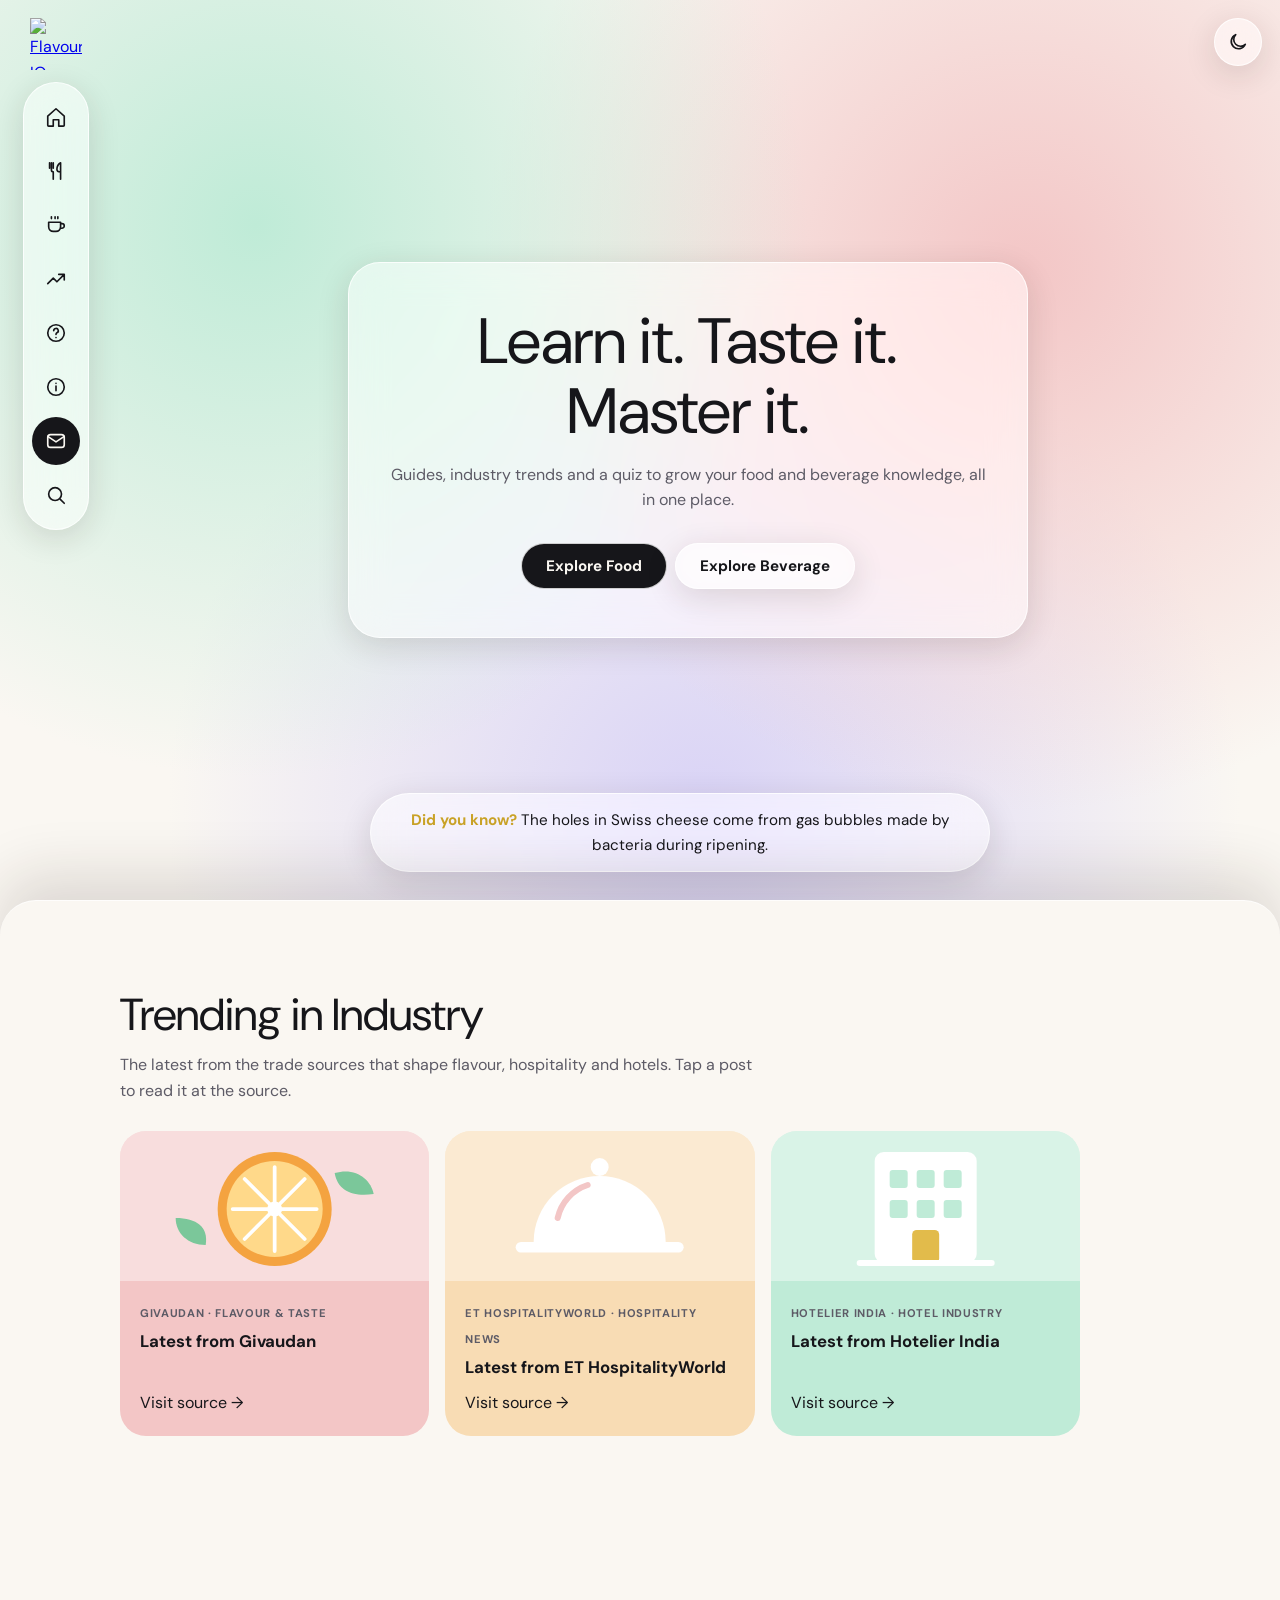
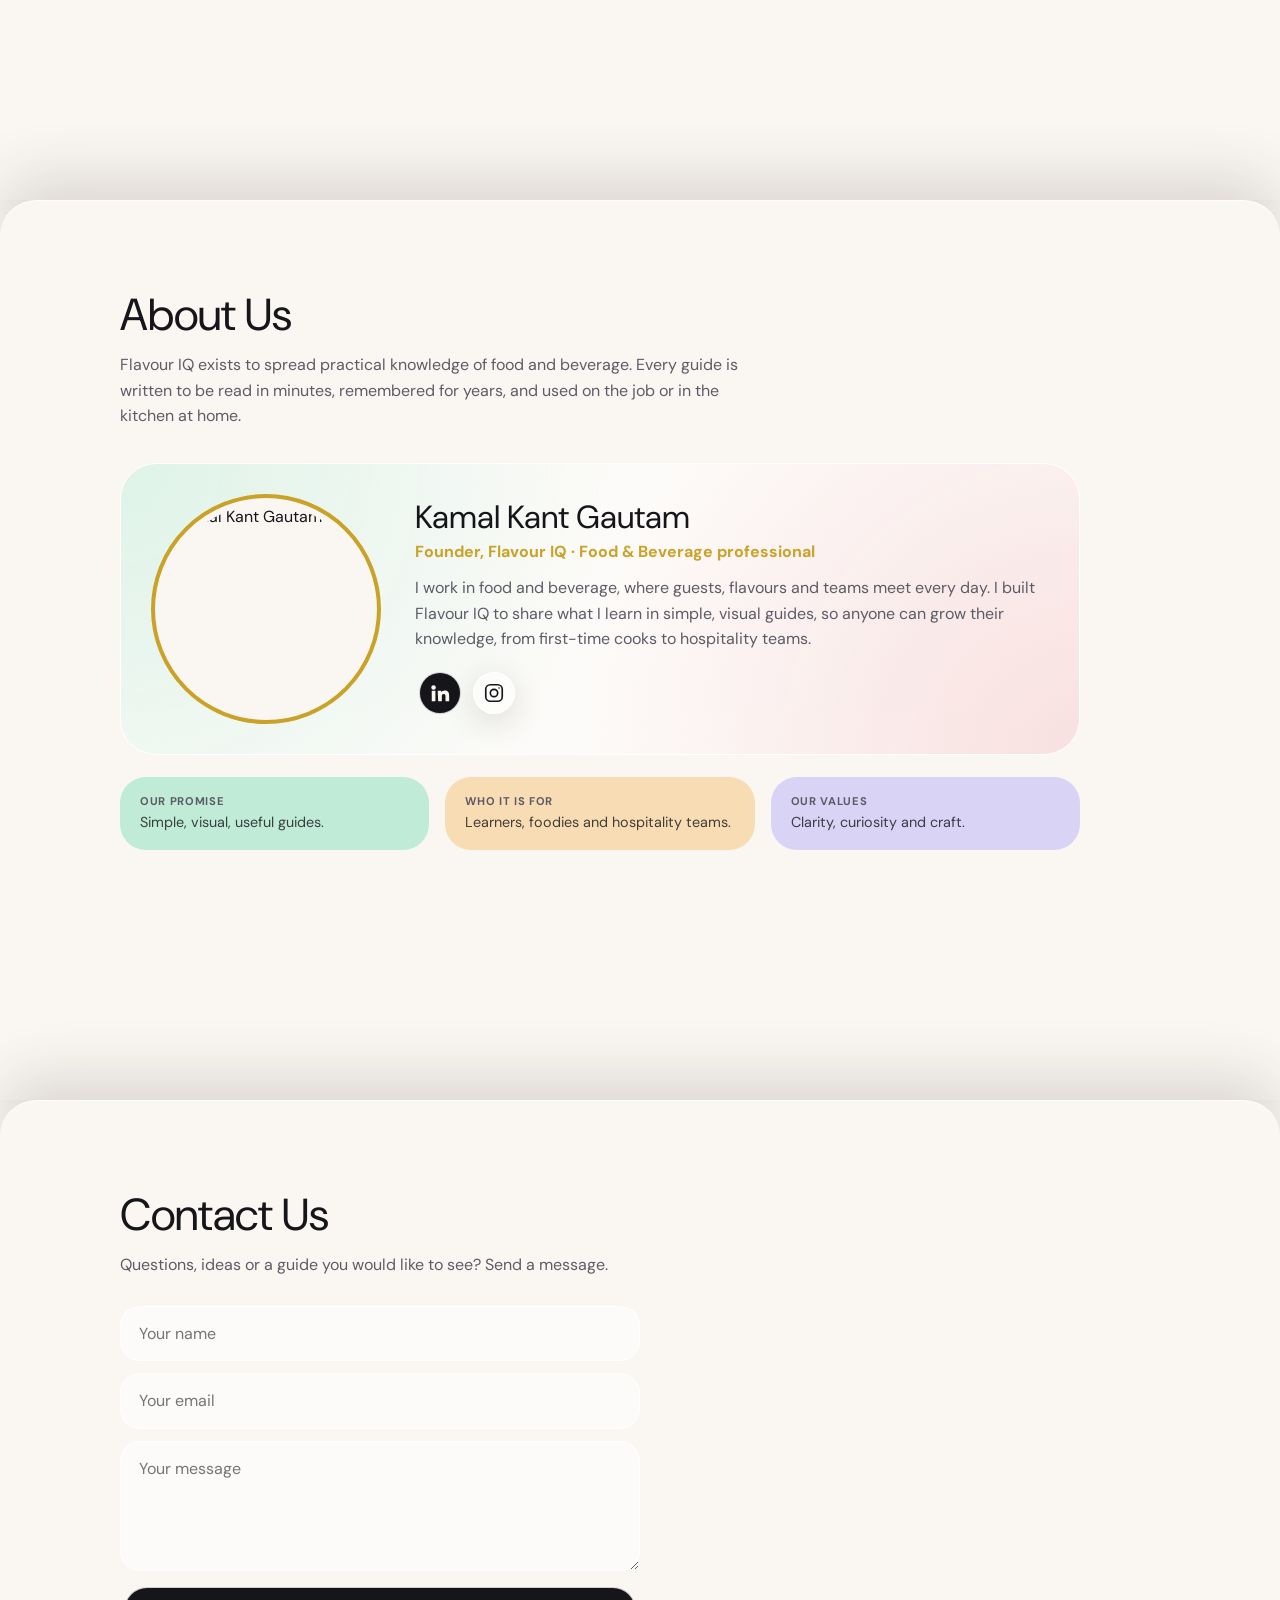
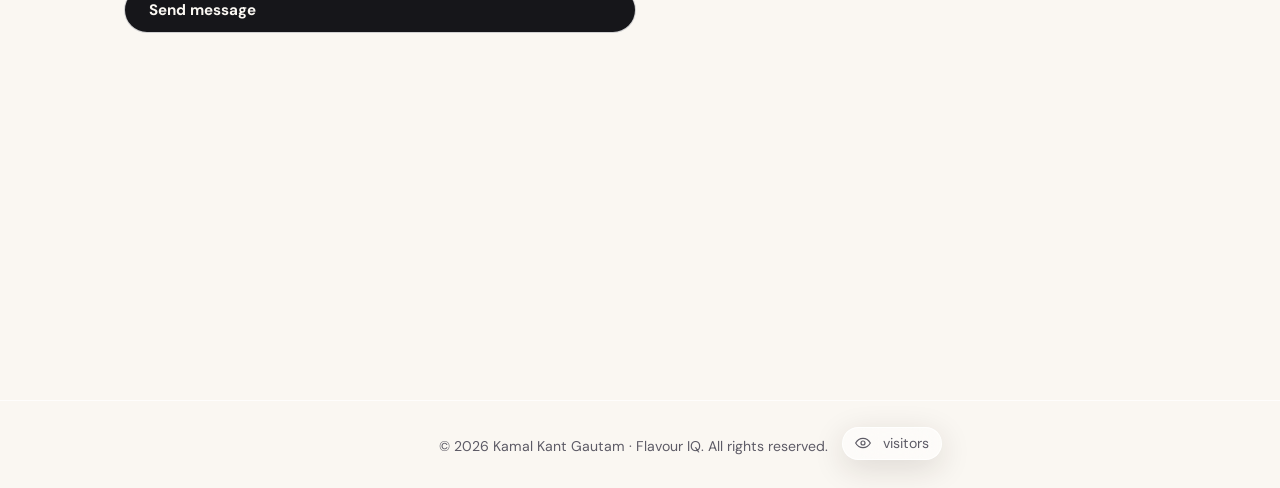
==== index.html @ 3109acb4 "Add files via upload" ====
<!DOCTYPE html>
<html lang="en"><head>
<meta charset="utf-8"><meta name="viewport" content="width=device-width, initial-scale=1, viewport-fit=cover">
<title>Flavour IQ · Learn it. Taste it. Master it.</title>
<meta name="description" content="Flavour IQ: guides, trends and a quiz to learn food and beverage knowledge.">
<link rel="icon" href="assets/favicon.png"><link rel="apple-touch-icon" href="assets/apple-touch-icon.png">
<link href="https://fonts.googleapis.com/css2?family=DM+Sans:wght@400;500;700&display=swap" rel="stylesheet">
<style>
@font-face{font-family:Bosch;src:url(assets/bosch.otf) format("opentype");font-display:swap}
:root{--bg:#faf7f2;--sur:#faf7f2;--ink:#16161a;--mut:#5d5b66;--glass:rgba(255,255,255,.55);--edge:rgba(255,255,255,.8);--shadow:rgba(40,30,20,.14);--ddbg:rgba(255,255,255,.94);--dot:rgba(22,22,26,.1);--ovbg:rgba(250,247,242,.4);--gold:#c9a227;--rose:#f3c6c6;--peach:#f8dcb4;--lav:#d9d3f6;--mint:#bfebd7;
--hbg:radial-gradient(circle at 20% 25%,#bfebd7,transparent 45%),radial-gradient(circle at 80% 30%,#f3c6c6,transparent 45%),radial-gradient(circle at 55% 90%,#d9d3f6,transparent 50%),#faf7f2}
:root[data-theme=dark]{--bg:#131317;--sur:linear-gradient(180deg,#1d1d24,#131317 40%);--ink:#f4f1ea;--mut:#a9a6b3;--glass:rgba(255,255,255,.08);--edge:rgba(255,255,255,.16);--shadow:rgba(0,0,0,.55);--ddbg:rgba(30,30,38,.92);--dot:rgba(255,255,255,.12);--ovbg:rgba(10,10,14,.5);--gold:#e2bb4b;--rose:#f3c6c6;--peach:#f8dcb4;--lav:#d9d3f6;--mint:#bfebd7;
--hbg:linear-gradient(rgba(14,13,18,.62),rgba(14,13,18,.8)),url(assets/bg-night.jpg) center/cover,#131317}
*{box-sizing:border-box;margin:0}html{scroll-behavior:smooth}
body{font-family:"DM Sans",system-ui,sans-serif;background:var(--bg);color:var(--ink);transition:background .4s,color .4s;line-height:1.6}
h1,h2,h3,.bd{font-family:Bosch,"DM Sans",sans-serif;font-weight:400;line-height:1.1}
.glass{background:var(--glass);border:1px solid var(--edge);backdrop-filter:blur(18px) saturate(1.4);-webkit-backdrop-filter:blur(18px) saturate(1.4);box-shadow:0 8px 32px var(--shadow)}
.ic{width:22px;height:22px;fill:none;stroke:currentColor;stroke-width:1.8;stroke-linecap:round;stroke-linejoin:round}
#home{position:sticky;top:0;height:100vh;height:100svh;z-index:0;display:grid;place-items:center;padding:24px 24px 24px 120px;overflow:hidden;background:var(--hbg)}
.hbox{max-width:680px;padding:44px 40px;border-radius:32px;text-align:center}
.hbox h1{font-size:clamp(2.2rem,5.5vw,4rem);margin-bottom:14px}.hbox p{color:var(--mut);margin-bottom:26px}
.btn{display:inline-flex;align-items:center;gap:8px;padding:12px 24px;border-radius:999px;border:1px solid var(--edge);font:700 .95rem "DM Sans",sans-serif;cursor:pointer;color:var(--ink);text-decoration:none;margin:4px;transition:transform .2s}
.btn.dark{background:var(--ink);color:var(--bg)}.btn:hover{transform:translateY(-2px)}
.fact{position:absolute;bottom:28px;left:calc(50% + 40px);transform:translateX(-50%);width:min(620px,calc(100% - 170px));padding:14px 28px;border-radius:999px;text-align:center;font-size:.95rem}.fact b{color:var(--gold)}
.rail{position:fixed;z-index:50;top:18px;left:16px;bottom:18px;width:80px;display:flex;flex-direction:column;align-items:center;gap:12px}
.brand img{width:52px;height:52px;display:block}
nav.glass{border-radius:40px;padding:10px 8px;display:flex;flex-direction:column;gap:6px}
.nl{position:relative;width:48px;height:48px;border-radius:50%;display:grid;place-items:center;border:0;background:none;color:var(--ink);cursor:pointer;text-decoration:none;transition:background .2s,transform .2s}
.nl:hover{background:var(--glass);transform:scale(1.08)}.nl.on{background:var(--ink);color:var(--bg)}
.nl[data-tip]:hover::after{content:attr(data-tip);position:absolute;left:62px;top:50%;transform:translateY(-50%);white-space:nowrap;padding:6px 12px;border-radius:999px;background:var(--ink);color:var(--bg);font:500 .8rem "DM Sans",sans-serif;pointer-events:none}
.more,.pop{display:none}
#tg{position:fixed;z-index:60;top:18px;right:18px;width:48px;height:48px;border-radius:50%;cursor:pointer;color:var(--ink);display:grid;place-items:center}
#up{position:fixed;z-index:60;bottom:22px;right:18px;width:46px;height:46px;border-radius:50%;cursor:pointer;color:var(--ink);display:grid;place-items:center;opacity:0;pointer-events:none;transition:opacity .3s}#up.s{opacity:1;pointer-events:auto}
.cur{position:relative;z-index:2;min-height:100vh;background:var(--sur);border-radius:36px 36px 0 0;box-shadow:0 -24px 60px var(--shadow);border-top:1px solid var(--edge);padding:90px 40px 80px 120px}
.cur h2{font-size:clamp(1.8rem,4vw,2.8rem);margin-bottom:12px}.cur>p{color:var(--mut);max-width:640px;margin-bottom:28px}
.cards{display:grid;grid-template-columns:repeat(auto-fit,minmax(230px,1fr));gap:16px;max-width:960px}
.card{border-radius:26px;padding:22px;display:flex;flex-direction:column;justify-content:space-between;text-decoration:none;color:#16161a;transition:transform .2s;overflow:hidden}.card:hover{transform:translateY(-4px)}
.card small{color:#5d5b66;font-weight:700;text-transform:uppercase;letter-spacing:.06em;font-size:.7rem}.card h3{font-size:1.25rem;margin:6px 0}
.rose{background:var(--rose)}.peach{background:var(--peach)}.lav{background:var(--lav)}.mint{background:var(--mint)}
.tr{padding:0;min-height:300px}.tr .im{height:150px;background:rgba(255,255,255,.4) center/cover;display:grid;place-items:center}.im svg{width:100%;height:100%}.tr .tx{padding:18px 20px 20px;display:flex;flex-direction:column;gap:6px;flex:1;justify-content:space-between}.tr h3{font-size:1.05rem;font-family:"DM Sans",sans-serif;font-weight:700;line-height:1.3}
.slim .card{min-height:0;padding:16px 20px}.slim p{font-size:.9rem;color:#16161a;opacity:.8}
.me{display:grid;grid-template-columns:230px 1fr;gap:34px;align-items:center;max-width:960px;margin:34px 0 22px;padding:30px;border-radius:36px;background:var(--glass);border:1px solid var(--edge);position:relative;overflow:hidden}
.me::before{content:"";position:absolute;inset:0;background:radial-gradient(circle at 0 0,var(--mint),transparent 50%),radial-gradient(circle at 100% 100%,var(--rose),transparent 50%);opacity:.5}
.me>*{position:relative}.me img{width:230px;height:230px;border-radius:50%;border:4px solid var(--gold);padding:6px;background:var(--bg)}
.me h3{font-size:2rem}.role{color:var(--gold);font-weight:700;margin:4px 0 10px}.me p{color:var(--mut);margin-bottom:16px}
form{max-width:520px;display:grid;gap:12px}
input,textarea{width:100%;padding:14px 18px;border-radius:20px;border:1px solid var(--edge);background:var(--glass);color:var(--ink);font:inherit}textarea{min-height:130px;resize:vertical}#st{min-height:1.4em;color:var(--mut)}
.dd{position:fixed;z-index:80;width:132px;border-radius:20px;padding:10px;display:none;background-color:var(--ddbg);border:1px solid var(--edge);backdrop-filter:blur(18px);box-shadow:0 8px 32px var(--shadow)}
.dd.o{display:block}.dd h4{font:400 .95rem Bosch,sans-serif;padding:2px 6px 6px}
.dd a{display:flex;align-items:center;gap:8px;padding:8px;border-radius:14px;text-decoration:none;color:var(--ink);font-weight:500;font-size:.88rem}.dd a:hover{background:var(--glass)}
.dd a i{width:9px;height:9px;border-radius:50%;flex:none}.dd a span{margin-left:auto;opacity:.5}.dd p{padding:2px 6px;font-size:.8rem;color:var(--mut)}
#ov{position:fixed;inset:0;z-index:70;display:none;background:var(--ovbg);backdrop-filter:blur(14px) saturate(1.2);-webkit-backdrop-filter:blur(14px) saturate(1.2)}
.ib{width:42px;height:42px;padding:0;justify-content:center}
.sr{position:fixed;z-index:90;width:min(330px,92vw);display:none}.sr.o{display:block}
.sr input{height:64px;border-radius:999px;padding:0 26px;font-size:1rem;background:var(--glass);backdrop-filter:blur(18px);box-shadow:0 8px 32px var(--shadow)}
#rs{margin-top:10px;border-radius:24px;padding:8px;max-height:46vh;overflow:auto;display:none}#rs a{display:block;padding:9px 12px;border-radius:14px;color:var(--ink);text-decoration:none;font-size:.88rem}#rs a:hover{background:var(--glass)}#rs b{display:block;color:var(--gold);font-size:.72rem;text-transform:uppercase;letter-spacing:.05em}#rs mark{background:var(--peach);color:#16161a;border-radius:3px}
footer{position:relative;z-index:2;background:var(--bg);text-align:center;padding:26px 20px 28px 120px;color:var(--mut);font-size:.88rem;border-top:1px solid var(--edge)}footer span{display:inline-flex;align-items:center;gap:6px;margin-left:14px;padding:4px 12px;border-radius:999px}
@media(max-width:800px){
#home{padding:24px 16px 110px}.hbox{padding:32px 22px}.fact{left:50%;width:calc(100% - 32px);bottom:96px;border-radius:28px}
.rail{top:auto;left:12px;right:12px;bottom:max(12px,env(safe-area-inset-bottom));width:auto}.brand{display:none}
nav.glass{flex-direction:row;justify-content:space-around;border-radius:999px;padding:6px;width:100%}.nl{width:44px;height:44px}.nl[data-tip]:hover::after{display:none}
.extra{display:none}.more{display:grid}
.pop{position:absolute;bottom:68px;right:0;flex-direction:column;gap:2px;padding:10px;border-radius:24px}.rail.open .pop{display:flex}
.pop a{display:flex;align-items:center;gap:10px;padding:9px 12px;border-radius:16px;color:var(--ink);text-decoration:none;font-size:.95rem}
.cur{padding:80px 18px 120px;border-radius:28px 28px 0 0}footer{padding:24px 16px 100px}
#tg{top:max(14px,env(safe-area-inset-top));right:14px}#up{bottom:92px}.me{grid-template-columns:1fr;text-align:center;padding:24px}.me img{margin:auto;width:180px;height:180px}.me .btn{margin:4px}}
</style></head><body>
<svg width="0" height="0" style="position:absolute"><defs>
<symbol id="i-home" viewBox="0 0 24 24"><path d="M3 11l9-8 9 8v10a1 1 0 0 1-1 1h-5v-7H9v7H4a1 1 0 0 1-1-1z"/></symbol>
<symbol id="i-food" viewBox="0 0 24 24"><path d="M7 3v8a2 2 0 0 0 2 2v8M5 3v6M9 3v6M17 21V3c-2.5 1.5-4 4-4 7 0 2 1.5 3 4 3"/></symbol>
<symbol id="i-bev" viewBox="0 0 24 24"><path d="M4 9h13v5a5 5 0 0 1-5 5H9a5 5 0 0 1-5-5zM17 10.5h1.5a2.5 2.5 0 0 1 0 5H16.5M7 3v2M11 3v2M14 3v2"/></symbol>
<symbol id="i-tr" viewBox="0 0 24 24"><path d="M3 17l6-6 4 4 8-8M15 7h6v6"/></symbol>
<symbol id="i-q" viewBox="0 0 24 24"><circle cx="12" cy="12" r="9"/><path d="M9.5 9.5a2.5 2.5 0 1 1 3.5 2.3c-.7.4-1 .9-1 1.7M12 17h.01"/></symbol>
<symbol id="i-i" viewBox="0 0 24 24"><circle cx="12" cy="12" r="9"/><path d="M12 11v5M12 8h.01"/></symbol>
<symbol id="i-m" viewBox="0 0 24 24"><rect x="3" y="5" width="18" height="14" rx="3"/><path d="M3 7l9 6 9-6"/></symbol>
<symbol id="i-s" viewBox="0 0 24 24"><circle cx="11" cy="11" r="7"/><path d="M21 21l-4.3-4.3"/></symbol>
<symbol id="i-u" viewBox="0 0 24 24"><path d="M12 19V5M5 12l7-7 7 7"/></symbol>
<symbol id="i-d" viewBox="0 0 24 24"><circle cx="5" cy="12" r="1.2"/><circle cx="12" cy="12" r="1.2"/><circle cx="19" cy="12" r="1.2"/></symbol>
<symbol id="i-moon" viewBox="0 0 24 24"><path d="M20 14.5A8 8 0 1 1 9.5 4a6.5 6.5 0 0 0 10.5 10.5z"/></symbol>
<symbol id="i-sun" viewBox="0 0 24 24"><circle cx="12" cy="12" r="4"/><path d="M12 2v2M12 20v2M4.9 4.9l1.4 1.4M17.7 17.7l1.4 1.4M2 12h2M20 12h2M4.9 19.1l1.4-1.4M17.7 6.3l1.4-1.4"/></symbol>
<symbol id="i-li" viewBox="0 0 24 24"><path d="M4.98 3.5a2.5 2.5 0 1 1 0 5 2.5 2.5 0 0 1 0-5zM3 9.5h4V21H3zM9.5 9.5h3.8v1.6c.6-1 1.9-1.9 3.9-1.9 4 0 4.8 2.6 4.8 6V21h-4v-5c0-1.3 0-3-1.9-3s-2.1 1.4-2.1 2.9V21h-4z" fill="currentColor" stroke="none"/></symbol>
<symbol id="i-ig" viewBox="0 0 24 24"><rect x="3" y="3" width="18" height="18" rx="5"/><circle cx="12" cy="12" r="4"/><path d="M17.5 6.5h.01"/></symbol>
<symbol id="i-eye" viewBox="0 0 24 24"><path d="M1 12s4-7 11-7 11 7 11 7-4 7-11 7S1 12 1 12z"/><circle cx="12" cy="12" r="3"/></symbol>
</defs></svg>
<div class="rail" id="rail">
<a class="brand" href="#home" aria-label="Flavour IQ home"><img src="assets/logo.png" alt="Flavour IQ"></a>
<nav class="glass" aria-label="Main">
<a class="nl on" href="#home" data-s="home" data-tip="Home" aria-label="Home"><svg class="ic"><use href="#i-home"/></svg></a>
<button class="nl" data-m="food" data-tip="Food" aria-label="Food"><svg class="ic"><use href="#i-food"/></svg></button>
<button class="nl" data-m="bev" data-tip="Beverage" aria-label="Beverage"><svg class="ic"><use href="#i-bev"/></svg></button>
<a class="nl extra" href="#trending" data-s="trending" data-tip="Trending in Industry" aria-label="Trending"><svg class="ic"><use href="#i-tr"/></svg></a>
<button class="nl" data-m="quiz" data-tip="Quiz" aria-label="Quiz"><svg class="ic"><use href="#i-q"/></svg></button>
<a class="nl extra" href="#about" data-s="about" data-tip="About Us" aria-label="About"><svg class="ic"><use href="#i-i"/></svg></a>
<a class="nl extra" href="#contact" data-s="contact" data-tip="Contact Us" aria-label="Contact"><svg class="ic"><use href="#i-m"/></svg></a>
<button class="nl" id="sb" data-tip="Search" aria-label="Search"><svg class="ic"><use href="#i-s"/></svg></button>
<button class="nl more" id="more" aria-label="More"><svg class="ic"><use href="#i-d"/></svg></button>
</nav>
<div class="pop glass"><a href="#trending"><svg class="ic"><use href="#i-tr"/></svg>Trending</a><a href="#about"><svg class="ic"><use href="#i-i"/></svg>About Us</a><a href="#contact"><svg class="ic"><use href="#i-m"/></svg>Contact Us</a></div>
</div>
<button id="tg" class="glass" aria-label="Switch day or night mode"><svg class="ic"><use href="#i-moon"/></svg></button>
<button id="up" class="glass" aria-label="Back to top"><svg class="ic"><use href="#i-u"/></svg></button>
<div id="ov"></div><div class="dd" id="dd"></div>
<div class="sr" id="sr"><input id="q" type="search" placeholder="Search all guides…" aria-label="Search guides"><div id="rs" class="glass"></div></div>

<header id="home"><div class="hbox glass"><h1>Learn it. Taste it. Master it.</h1>
<p>Guides, industry trends and a quiz to grow your food and beverage knowledge, all in one place.</p>
<button class="btn dark" data-m="food">Explore Food</button><button class="btn glass" data-m="bev">Explore Beverage</button></div>
<div class="fact glass" id="fact"></div></header>

<section class="cur" id="trending"><h2>Trending in Industry</h2>
<p>The latest from the trade sources that shape flavour, hospitality and hotels. Tap a post to read it at the source.</p>
<div class="cards" id="tc"></div></section>

<section class="cur" id="about"><h2>About Us</h2>
<p>Flavour IQ exists to spread practical knowledge of food and beverage. Every guide is written to be read in minutes, remembered for years, and used on the job or in the kitchen at home.</p>
<div class="me"><img src="assets/kamal.png" alt="Kamal Kant Gautam">
<div><h3>Kamal Kant Gautam</h3><div class="role">Founder, Flavour IQ · Food &amp; Beverage professional</div>
<p>I work in food and beverage, where guests, flavours and teams meet every day. I built Flavour IQ to share what I learn in simple, visual guides, so anyone can grow their knowledge, from first-time cooks to hospitality teams.</p>
<a class="btn dark ib" href="https://www.linkedin.com/in/kamal-kant-gautam-103287101" target="_blank" rel="noopener" aria-label="LinkedIn"><svg class="ic"><use href="#i-li"/></svg></a>
<a class="btn glass ib" href="https://www.instagram.com/kamalkantgautam94" target="_blank" rel="noopener" aria-label="Instagram"><svg class="ic"><use href="#i-ig"/></svg></a></div></div>
<div class="cards slim">
<div class="card mint"><small>Our promise</small><p>Simple, visual, useful guides.</p></div>
<div class="card peach"><small>Who it is for</small><p>Learners, foodies and hospitality teams.</p></div>
<div class="card lav"><small>Our values</small><p>Clarity, curiosity and craft.</p></div></div></section>

<section class="cur" id="contact"><h2>Contact Us</h2><p>Questions, ideas or a guide you would like to see? Send a message.</p>
<form id="form"><input type="text" name="name" placeholder="Your name" required><input type="email" name="email" placeholder="Your email" required><textarea name="message" placeholder="Your message" required></textarea>
<button class="btn dark" type="submit">Send message</button><div id="st" role="status"></div></form></section>
<footer>© <span style="all:unset" id="yr"></span> Kamal Kant Gautam · Flavour IQ. All rights reserved.<span class="glass" id="vc" hidden><svg class="ic" style="width:16px;height:16px"><use href="#i-eye"/></svg><b id="vn"></b> visitors</span></footer>

<script src="data/search-index.js"></script>
<script>
const $=i=>document.getElementById(i),A=(s,f)=>document.querySelectorAll(s).forEach(f);
const GD=[["Pasta","guides/pasta.html","var(--rose)"],["Cheese","guides/cheese.html","var(--peach)"],["Pastry","guides/pastry.html","var(--lav)"],["Tea","guides/tea.html","var(--mint)"],["Coffee","guides/coffee.html","var(--rose)"]];
const G={food:["Food guides",[0,1,2]],bev:["Beverage guides",[3,4]]};
const F=["Coffee beans are really the seeds of a fruit called the coffee cherry.","White, green, oolong, black and pu-erh tea all come from the same plant, Camellia sinensis.","Espresso is a brewing method, not a type of bean.","The holes in Swiss cheese come from gas bubbles made by bacteria during ripening.","Parmigiano Reggiano is aged for at least 12 months.","Saffron threads are the hand-picked stigmas of a crocus flower.","Vanilla is often named the second most expensive spice, after saffron.","Traditional dried pasta is made from durum wheat semolina.","Cold brew coffee is steeped in cold water, usually for 12 hours or more.","Honey sealed in a jar barely spoils; edible honey has been found in ancient tombs.","Italy makes hundreds of pasta shapes, each paired with a sauce that suits it.","Laminated doughs like croissants get their flaky layers from folding butter into dough again and again."];
$("fact").innerHTML="<b>Did you know?</b> "+F[Math.floor(Math.random()*F.length)];$("yr").textContent=new Date().getFullYear();
const dd=$("dd"),sr=$("sr"),rail=$("rail");
function closeAll(){dd.classList.remove("o");sr.classList.remove("o");$("ov").style.display="none";rail.classList.remove("open")}
A('a[href="#home"]',a=>a.onclick=e=>{e.preventDefault();closeAll();scrollTo({top:0,behavior:"smooth"})});
A("[data-m]",b=>b.onclick=e=>{e.stopPropagation();const k=b.dataset.m;if(k=="quiz"){location.href="quiz.html";return}const was=dd.classList.contains("o")&&dd.dataset.k==k;closeAll();if(was)return;
 dd.dataset.k=k;dd.innerHTML=k=="quiz"?"<h4>Quiz</h4><p>Coming soon</p>":"<h4>"+G[k][0]+"</h4>"+G[k][1].map(i=>`<a href="${GD[i][1]}"><i style="background:${GD[i][2]}"></i>${GD[i][0]}<span>→</span></a>`).join("");
 dd.classList.add("o");const r=b.getBoundingClientRect();
 if(innerWidth>800){dd.style.left=Math.min(r.right+14,innerWidth-dd.offsetWidth-12)+"px";dd.style.top=Math.max(12,Math.min(r.top-10,innerHeight-dd.offsetHeight-12))+"px";dd.style.bottom="auto"}
 else{dd.style.left=Math.max(10,Math.min(r.left-100,innerWidth-262))+"px";dd.style.top="auto";dd.style.bottom=innerHeight-r.top+12+"px"}});
let ht;const hov=matchMedia("(hover:hover)").matches,hold=()=>clearTimeout(ht),sch=()=>{if(hov){clearTimeout(ht);ht=setTimeout(()=>dd.classList.remove("o"),250)}};
dd.onmouseenter=hold;dd.onmouseleave=sch;A("[data-m]",b=>{b.addEventListener("mouseenter",hold);b.addEventListener("mouseleave",sch)});
document.addEventListener("click",e=>{if(!dd.contains(e.target)&&!sr.contains(e.target))closeAll()});
document.addEventListener("keydown",e=>{if(e.key=="Escape")closeAll()});
$("more").onclick=e=>{e.stopPropagation();const o=rail.classList.contains("open");closeAll();if(!o)rail.classList.add("open")};
/* theme */
const R=document.documentElement,tg=$("tg");let th;try{th=localStorage.getItem("fiq-theme")}catch(e){}
if(!th)th=matchMedia("(prefers-color-scheme:dark)").matches?"dark":"light";
function setT(t){R.dataset.theme=t;tg.innerHTML='<svg class="ic"><use href="#i-'+(t=="dark"?"sun":"moon")+'"/></svg>';try{localStorage.setItem("fiq-theme",t)}catch(e){}}
setT(th);tg.onclick=()=>setT(R.dataset.theme=="dark"?"light":"dark");
/* scroll: active nav + back to top */
const io=new IntersectionObserver(es=>es.forEach(e=>{if(e.isIntersecting)A("[data-s]",a=>a.classList.toggle("on",a.dataset.s==e.target.id))}),{threshold:.5});
["home","trending","about","contact"].forEach(i=>io.observe($(i)));
addEventListener("scroll",()=>$("up").classList.toggle("s",scrollY>400),{passive:true});$("up").onclick=()=>scrollTo({top:0,behavior:"smooth"});
/* search across guides: uses the pre-built index in data/search-index.js */
const esc=s=>s.replace(/[&<>"]/g,c=>({"&":"&amp;","<":"&lt;",">":"&gt;",'"':"&quot;"}[c]));
/*S*/function srch(q){const w=q.toLowerCase().split(/\s+/).filter(Boolean);if(!w.length)return[];const out=[];
 GD.forEach(g=>{if(w.some(x=>g[0].toLowerCase().includes(x)))out.push({n:g[0],u:g[1],s:"Open the "+g[0]+" guide",p:-1})});
 let m=SIDX.filter(x=>w.every(k=>x[2].toLowerCase().includes(k)));if(!m.length&&w.length>1)m=SIDX.filter(x=>w.some(k=>x[2].toLowerCase().includes(k)));
 const cnt={};m.map(x=>({n:x[0],u:x[1],s:x[2],p:x[2].toLowerCase().indexOf(w[0])})).sort((a,b)=>(a.p<0)-(b.p<0)||a.p-b.p).forEach(x=>{cnt[x.n]=(cnt[x.n]||0)+1;if(cnt[x.n]<=3)out.push(x)});
 return out.slice(0,10)}/*E*/
$("sb").onclick=async e=>{e.stopPropagation();const o=sr.classList.contains("o");closeAll();if(o)return;$("ov").style.display="block";sr.classList.add("o");const r=$("sb").getBoundingClientRect();
 if(innerWidth>800){sr.style.left=r.right+14+"px";sr.style.top=Math.max(12,Math.min(r.top-8,innerHeight-330))+"px"}else{sr.style.left=Math.max(10,(innerWidth-330)/2)+"px";sr.style.top="16%"}
 $("q").focus()};
$("q").oninput=()=>{const q=$("q").value.trim(),rs=$("rs");if(q.length<2){rs.style.display="none";return}
 const m=srch(q),w=q.toLowerCase().split(/\s+/).filter(Boolean);rs.style.display="block";
 rs.innerHTML=m.length?m.map(x=>{let s=x.s;if(x.p>0){const a=Math.max(0,x.p-45);s=(a?"…":"")+s.slice(a,a+140)+(a+140<s.length?"…":"")}else if(x.p==0&&s.length>140)s=s.slice(0,140)+"…";
  let h=esc(s);w.forEach(k=>h=h.replace(new RegExp("("+k.replace(/[.*+?^${}()|[\]\\]/g,"\\$&")+")","ig"),"<mark>$1</mark>"));
  return`<a href="${x.u}${x.p<0?"":"#:~:text="+encodeURIComponent(w[0])}"><b>${x.n}</b>${h}</a>`}).join(""):"<a>No results found. Try another word, like tea, coffee or pasta.</a>"};
/* trending */
const ART=['<svg viewBox="0 0 160 100"><circle cx="80" cy="52" r="38" fill="#f4a340"/><circle cx="80" cy="52" r="32" fill="#ffd98a"/><g stroke="#fff" stroke-width="2.5" stroke-linecap="round"><path d="M80 24v56M52 52h56M60 32l40 40M100 32L60 72"/></g><circle cx="80" cy="52" r="5" fill="#fff"/><path d="M120 28c14-4 24 4 26 14-14 2-24-2-26-14z" fill="#7bc79a"/><path d="M34 76c-12 0-20-8-20-18 14 0 22 6 20 18z" fill="#7bc79a"/></svg>','<svg viewBox="0 0 160 100"><path d="M36 74a44 44 0 0 1 88 0z" fill="#fff"/><circle cx="80" cy="24" r="6" fill="#fff"/><rect x="24" y="74" width="112" height="7" rx="3.5" fill="#fff"/><path d="M52 58a30 30 0 0 1 20-22" stroke="#f3c6c6" stroke-width="4" fill="none" stroke-linecap="round"/></svg>','<svg viewBox="0 0 160 100"><rect x="46" y="14" width="68" height="74" rx="6" fill="#fff"/><g fill="#bfebd7"><rect x="56" y="26" width="12" height="12" rx="2"/><rect x="74" y="26" width="12" height="12" rx="2"/><rect x="92" y="26" width="12" height="12" rx="2"/><rect x="56" y="46" width="12" height="12" rx="2"/><rect x="74" y="46" width="12" height="12" rx="2"/><rect x="92" y="46" width="12" height="12" rx="2"/></g><rect x="71" y="66" width="18" height="22" rx="3" fill="#e2bb4b"/><path d="M36 88h88" stroke="#fff" stroke-width="4" stroke-linecap="round"/></svg>'];
const SRC=[["Givaudan","https://www.givaudan.com","Flavour & taste","rose"],["ET HospitalityWorld","https://hospitality.economictimes.indiatimes.com","Hospitality news","peach"],["Hotelier India","https://www.hotelierindia.com","Hotel industry","mint"]];
(async()=>{let D=[];try{D=await (await fetch("data/trending.json")).json()}catch(e){}
 $("tc").innerHTML=SRC.map((s,i)=>{const p=D.find(d=>d.source==s[0])||{};const has=p.title;
  return`<a class="card tr ${s[3]}" href="${has?p.link:s[1]}" target="_blank" rel="noopener"><div class="im" ${p.image?`style="background-image:url('${esc(p.image)}')"`:""}>${p.image?"":ART[i]}</div><div class="tx"><div><small>${s[0]} · ${s[2]}</small><h3>${has?esc(p.title):"Latest from "+s[0]}</h3></div><span>${has?"Read the post →":"Visit source →"}</span></div></a>`}).join("")})();
/* visitors (counterapi.dev) */
(async()=>{try{let n="";try{n=sessionStorage.getItem("fiq-v")?"":"/up";sessionStorage.setItem("fiq-v","1")}catch(e){n="/up"}
 const r=await fetch("https://api.counterapi.dev/v1/flavouriq-site/visits"+n),j=await r.json();if(j.count){$("vn").textContent=j.count.toLocaleString();$("vc").hidden=false}}catch(e){}})();
/* contact (Web3Forms) */
const f=$("form"),sb=f.querySelector("button"),st=$("st");
f.addEventListener("submit",async e=>{e.preventDefault();const fd=new FormData(f);fd.append("access_key","62a0868a-a733-4151-9a07-df85e49ea0cb");
 const o=sb.textContent;sb.textContent="Sending…";sb.disabled=true;
 try{const r=await fetch("https://api.web3forms.com/submit",{method:"POST",body:fd}),j=await r.json();if(r.ok){st.textContent="Thank you! Your message has been sent.";f.reset()}else st.textContent="Error: "+j.message}
 catch(x){st.textContent="Something went wrong. Please try again."}finally{sb.textContent=o;sb.disabled=false}});
</script></body></html>
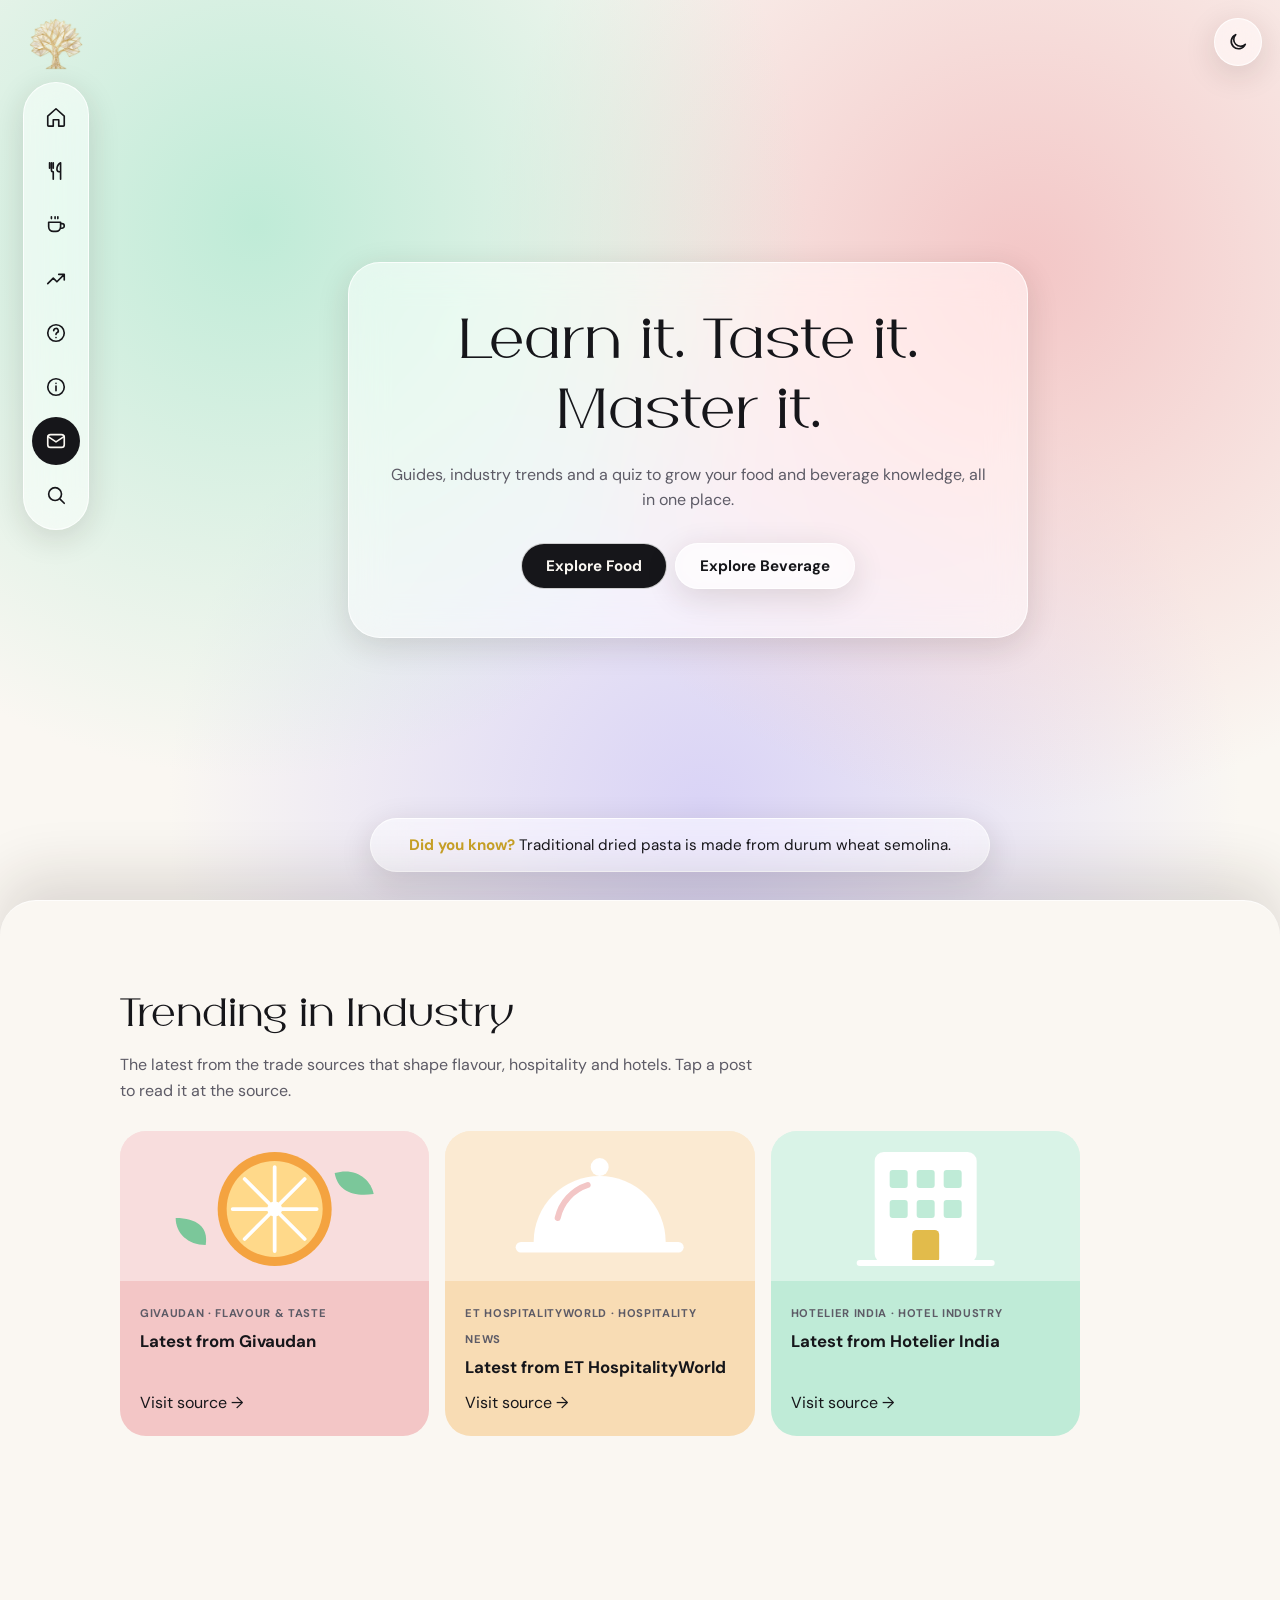
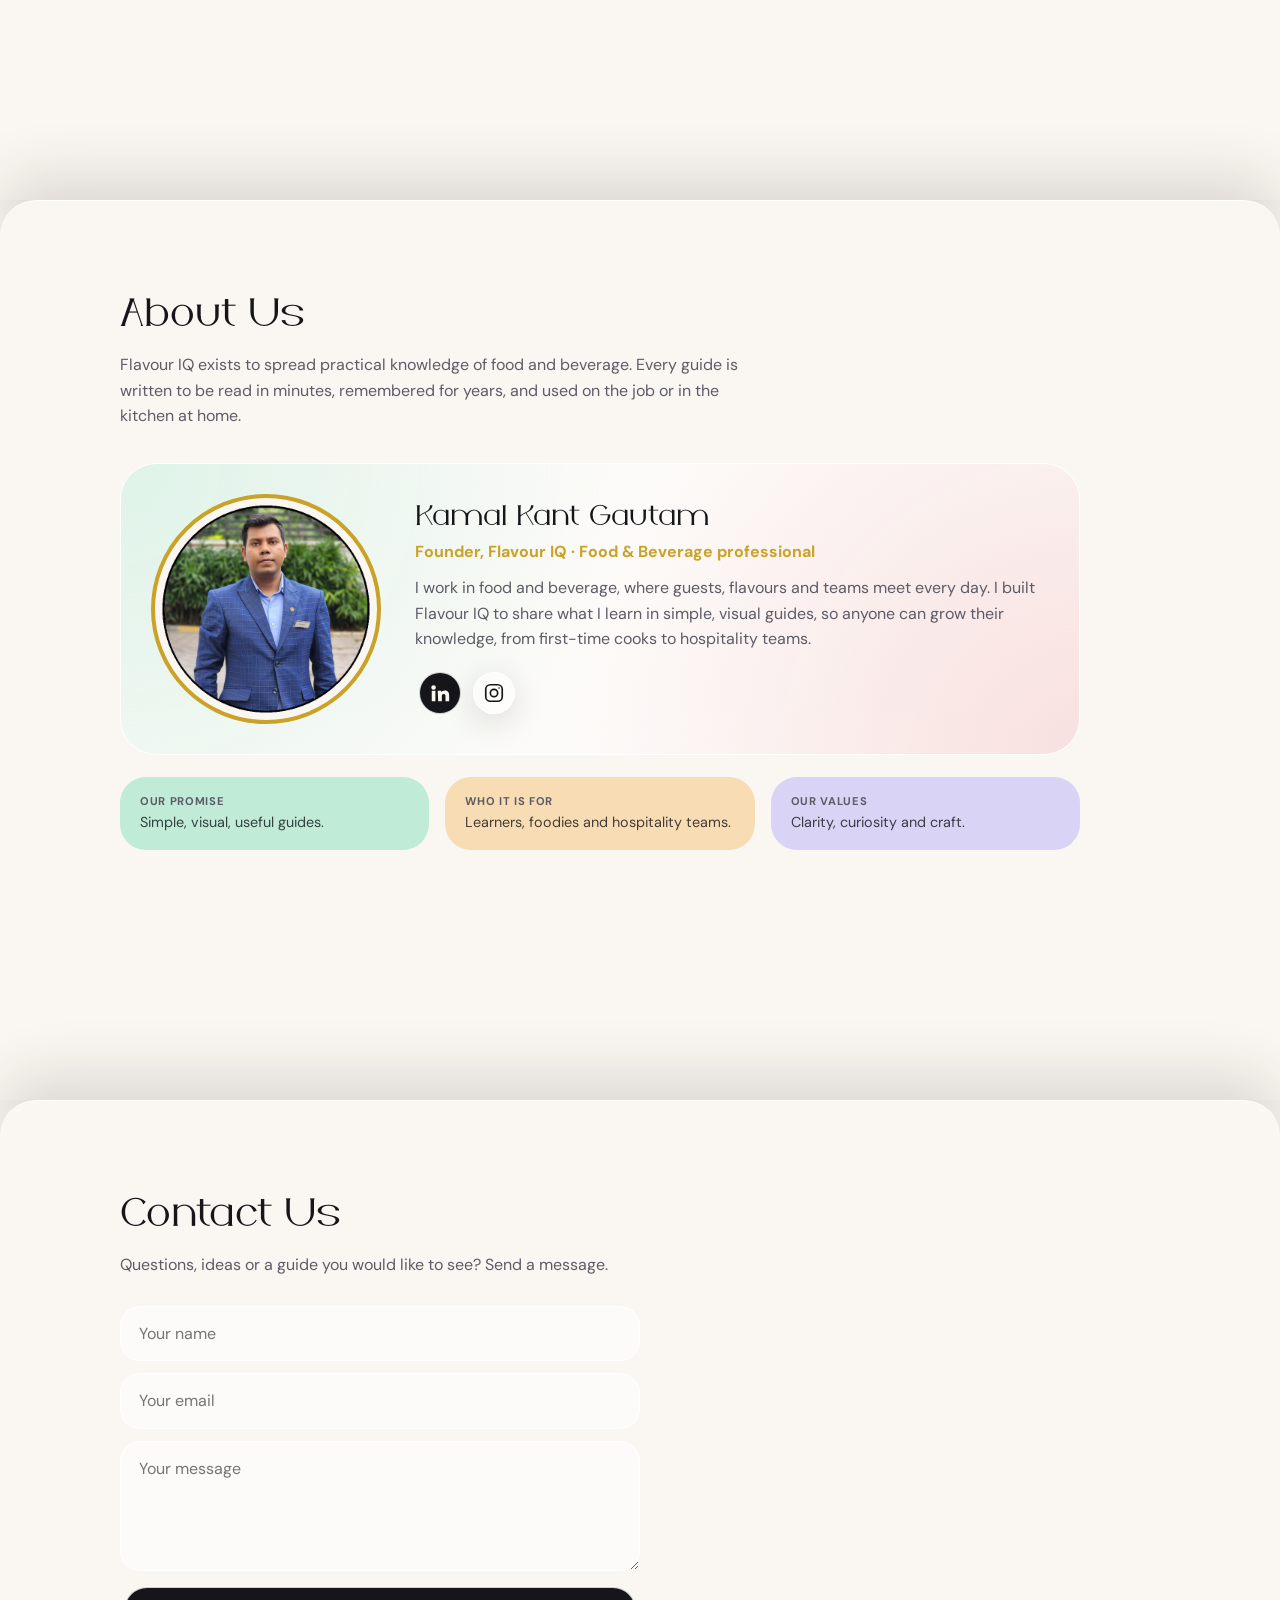
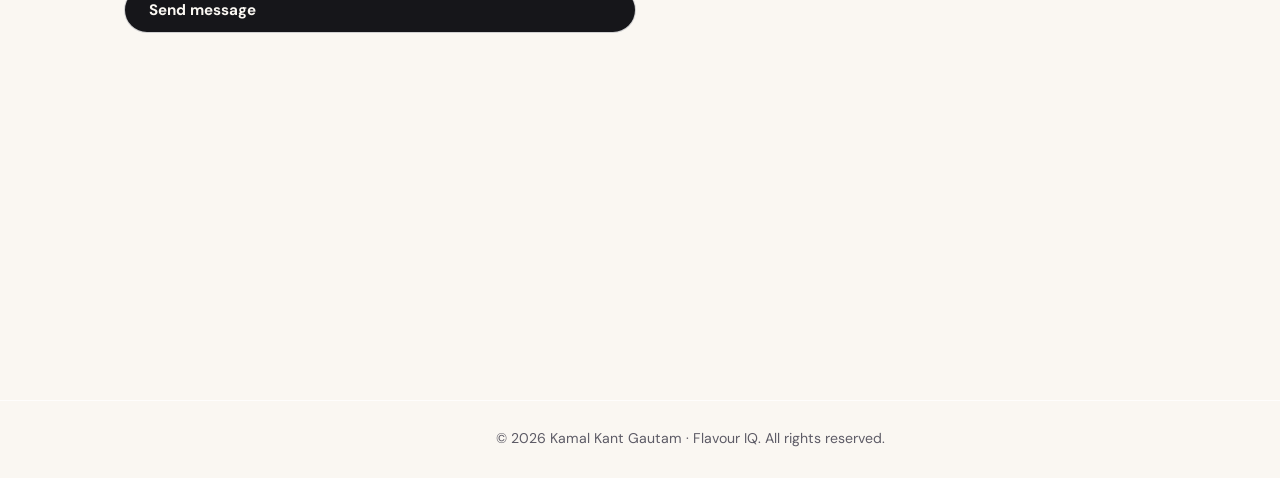
==== commit d220ac85: "Add files via upload" ====
--- a/index.html
+++ b/index.html
@@ -54,7 +54,7 @@
 .sr{position:fixed;z-index:90;width:min(330px,92vw);display:none}.sr.o{display:block}
 .sr input{height:64px;border-radius:999px;padding:0 26px;font-size:1rem;background:var(--glass);backdrop-filter:blur(18px);box-shadow:0 8px 32px var(--shadow)}
 #rs{margin-top:10px;border-radius:24px;padding:8px;max-height:46vh;overflow:auto;display:none}#rs a{display:block;padding:9px 12px;border-radius:14px;color:var(--ink);text-decoration:none;font-size:.88rem}#rs a:hover{background:var(--glass)}#rs b{display:block;color:var(--gold);font-size:.72rem;text-transform:uppercase;letter-spacing:.05em}#rs mark{background:var(--peach);color:#16161a;border-radius:3px}
-footer{position:relative;z-index:2;background:var(--bg);text-align:center;padding:26px 20px 28px 120px;color:var(--mut);font-size:.88rem;border-top:1px solid var(--edge)}footer span{display:inline-flex;align-items:center;gap:6px;margin-left:14px;padding:4px 12px;border-radius:999px}
+footer{position:relative;z-index:2;background:var(--bg);text-align:center;padding:26px 20px 28px 120px;color:var(--mut);font-size:.88rem;border-top:1px solid var(--edge)}footer span[hidden]{display:none!important}footer span{display:inline-flex;align-items:center;gap:6px;margin-left:14px;padding:4px 12px;border-radius:999px}
 @media(max-width:800px){
 #home{padding:24px 16px 110px}.hbox{padding:32px 22px}.fact{left:50%;width:calc(100% - 32px);bottom:96px;border-radius:28px}
 .rail{top:auto;left:12px;right:12px;bottom:max(12px,env(safe-area-inset-bottom));width:auto}.brand{display:none}
@@ -131,8 +131,8 @@
 <script src="data/search-index.js"></script>
 <script>
 const $=i=>document.getElementById(i),A=(s,f)=>document.querySelectorAll(s).forEach(f);
-const GD=[["Pasta","guides/pasta.html","var(--rose)"],["Cheese","guides/cheese.html","var(--peach)"],["Pastry","guides/pastry.html","var(--lav)"],["Tea","guides/tea.html","var(--mint)"],["Coffee","guides/coffee.html","var(--rose)"]];
-const G={food:["Food guides",[0,1,2]],bev:["Beverage guides",[3,4]]};
+const GD=[["Pasta","guides/pasta.html","var(--rose)"],["Cheese","guides/cheese.html","var(--peach)"],["Pastry","guides/pastry.html","var(--lav)"],["Tea","guides/tea.html","var(--mint)"],["Coffee","guides/coffee.html","var(--rose)"],["Beverages","guides/beverage.html","var(--lav)"]];
+const G={food:["Food guides",[0,1,2]],bev:["Beverage guides",[3,4,5]]};
 const F=["Coffee beans are really the seeds of a fruit called the coffee cherry.","White, green, oolong, black and pu-erh tea all come from the same plant, Camellia sinensis.","Espresso is a brewing method, not a type of bean.","The holes in Swiss cheese come from gas bubbles made by bacteria during ripening.","Parmigiano Reggiano is aged for at least 12 months.","Saffron threads are the hand-picked stigmas of a crocus flower.","Vanilla is often named the second most expensive spice, after saffron.","Traditional dried pasta is made from durum wheat semolina.","Cold brew coffee is steeped in cold water, usually for 12 hours or more.","Honey sealed in a jar barely spoils; edible honey has been found in ancient tombs.","Italy makes hundreds of pasta shapes, each paired with a sauce that suits it.","Laminated doughs like croissants get their flaky layers from folding butter into dough again and again."];
 $("fact").innerHTML="<b>Did you know?</b> "+F[Math.floor(Math.random()*F.length)];$("yr").textContent=new Date().getFullYear();
 const dd=$("dd"),sr=$("sr"),rail=$("rail");
@@ -159,10 +159,10 @@
 addEventListener("scroll",()=>$("up").classList.toggle("s",scrollY>400),{passive:true});$("up").onclick=()=>scrollTo({top:0,behavior:"smooth"});
 /* search across guides: uses the pre-built index in data/search-index.js */
 const esc=s=>s.replace(/[&<>"]/g,c=>({"&":"&amp;","<":"&lt;",">":"&gt;",'"':"&quot;"}[c]));
-/*S*/function srch(q){const w=q.toLowerCase().split(/\s+/).filter(Boolean);if(!w.length)return[];const out=[];
- GD.forEach(g=>{if(w.some(x=>g[0].toLowerCase().includes(x)))out.push({n:g[0],u:g[1],s:"Open the "+g[0]+" guide",p:-1})});
- let m=SIDX.filter(x=>w.every(k=>x[2].toLowerCase().includes(k)));if(!m.length&&w.length>1)m=SIDX.filter(x=>w.some(k=>x[2].toLowerCase().includes(k)));
- const cnt={};m.map(x=>({n:x[0],u:x[1],s:x[2],p:x[2].toLowerCase().indexOf(w[0])})).sort((a,b)=>(a.p<0)-(b.p<0)||a.p-b.p).forEach(x=>{cnt[x.n]=(cnt[x.n]||0)+1;if(cnt[x.n]<=3)out.push(x)});
+/*S*/const nz=s=>s.toLowerCase().normalize("NFD").replace(/[\u0300-\u036f]/g,"");function srch(q){const w=nz(q).split(/\s+/).filter(Boolean);if(!w.length)return[];const out=[];
+ GD.forEach(g=>{if(w.some(x=>nz(g[0]).includes(x)))out.push({n:g[0],u:g[1],s:"Open the "+g[0]+" guide",p:-1})});
+ let m=SIDX.filter(x=>w.every(k=>nz(x[2]).includes(k)));if(!m.length&&w.length>1)m=SIDX.filter(x=>w.some(k=>nz(x[2]).includes(k)));
+ const cnt={};m.map(x=>({n:x[0],u:x[1],s:x[2],p:nz(x[2]).indexOf(w[0])})).sort((a,b)=>(a.p<0)-(b.p<0)||a.p-b.p).forEach(x=>{cnt[x.n]=(cnt[x.n]||0)+1;if(cnt[x.n]<=3)out.push(x)});
  return out.slice(0,10)}/*E*/
 $("sb").onclick=async e=>{e.stopPropagation();const o=sr.classList.contains("o");closeAll();if(o)return;$("ov").style.display="block";sr.classList.add("o");const r=$("sb").getBoundingClientRect();
  if(innerWidth>800){sr.style.left=r.right+14+"px";sr.style.top=Math.max(12,Math.min(r.top-8,innerHeight-330))+"px"}else{sr.style.left=Math.max(10,(innerWidth-330)/2)+"px";sr.style.top="16%"}
@@ -178,9 +178,10 @@
 (async()=>{let D=[];try{D=await (await fetch("data/trending.json")).json()}catch(e){}
  $("tc").innerHTML=SRC.map((s,i)=>{const p=D.find(d=>d.source==s[0])||{};const has=p.title;
   return`<a class="card tr ${s[3]}" href="${has?p.link:s[1]}" target="_blank" rel="noopener"><div class="im" ${p.image?`style="background-image:url('${esc(p.image)}')"`:""}>${p.image?"":ART[i]}</div><div class="tx"><div><small>${s[0]} · ${s[2]}</small><h3>${has?esc(p.title):"Latest from "+s[0]}</h3></div><span>${has?"Read the post →":"Visit source →"}</span></div></a>`}).join("")})();
-/* visitors (counterapi.dev) */
-(async()=>{try{let n="";try{n=sessionStorage.getItem("fiq-v")?"":"/up";sessionStorage.setItem("fiq-v","1")}catch(e){n="/up"}
- const r=await fetch("https://api.counterapi.dev/v1/flavouriq-site/visits"+n),j=await r.json();if(j.count){$("vn").textContent=j.count.toLocaleString();$("vc").hidden=false}}catch(e){}})();
+/* visitors: Abacus counting API, counts each new browser session once */
+(async()=>{let v=0;try{v=+sessionStorage.getItem("fiq-vc")||0}catch(e){}
+ if(!v){try{const r=await fetch("https://abacus.jasoncameron.dev/hit/flavouriq-kkg/visits"),j=await r.json();v=+j.value||0;try{sessionStorage.setItem("fiq-vc",v)}catch(e){}}catch(e){}}
+ if(v){$("vn").textContent=v.toLocaleString();$("vc").hidden=false}})();
 /* contact (Web3Forms) */
 const f=$("form"),sb=f.querySelector("button"),st=$("st");
 f.addEventListener("submit",async e=>{e.preventDefault();const fd=new FormData(f);fd.append("access_key","62a0868a-a733-4151-9a07-df85e49ea0cb");
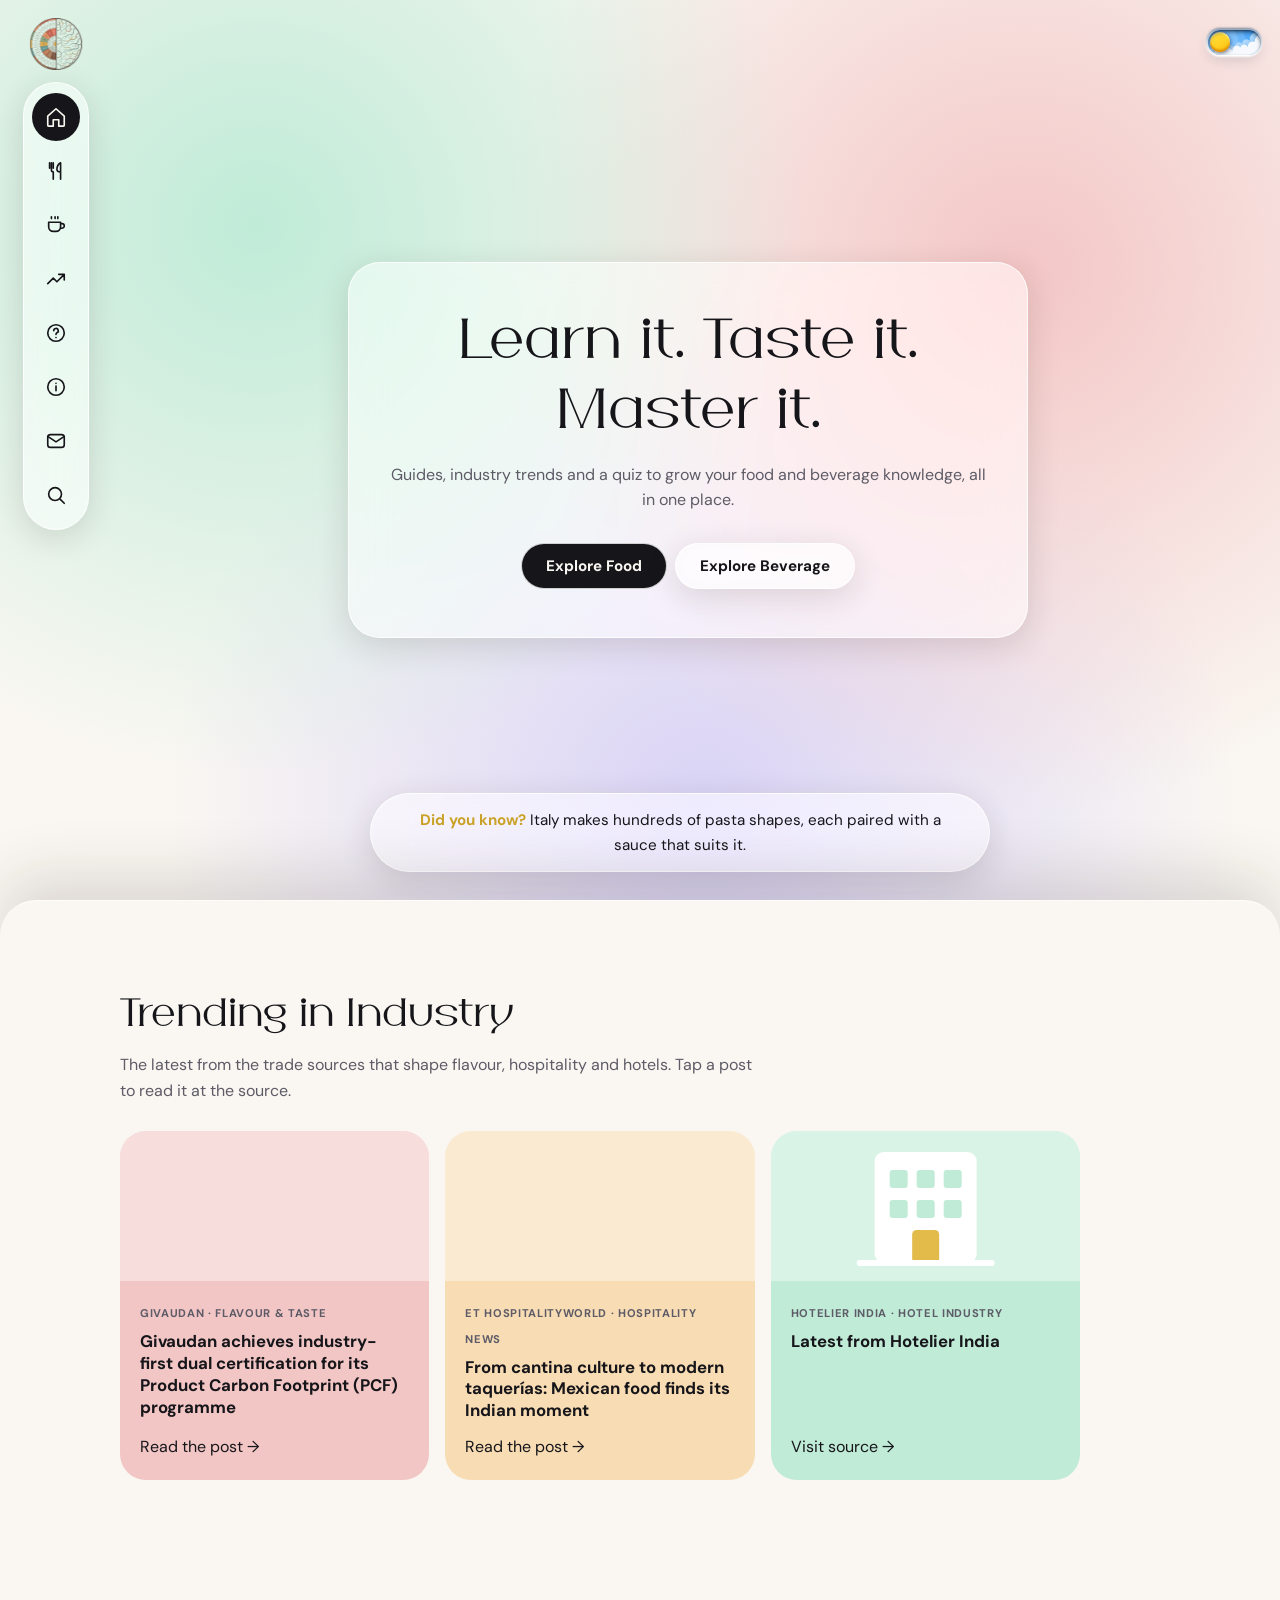
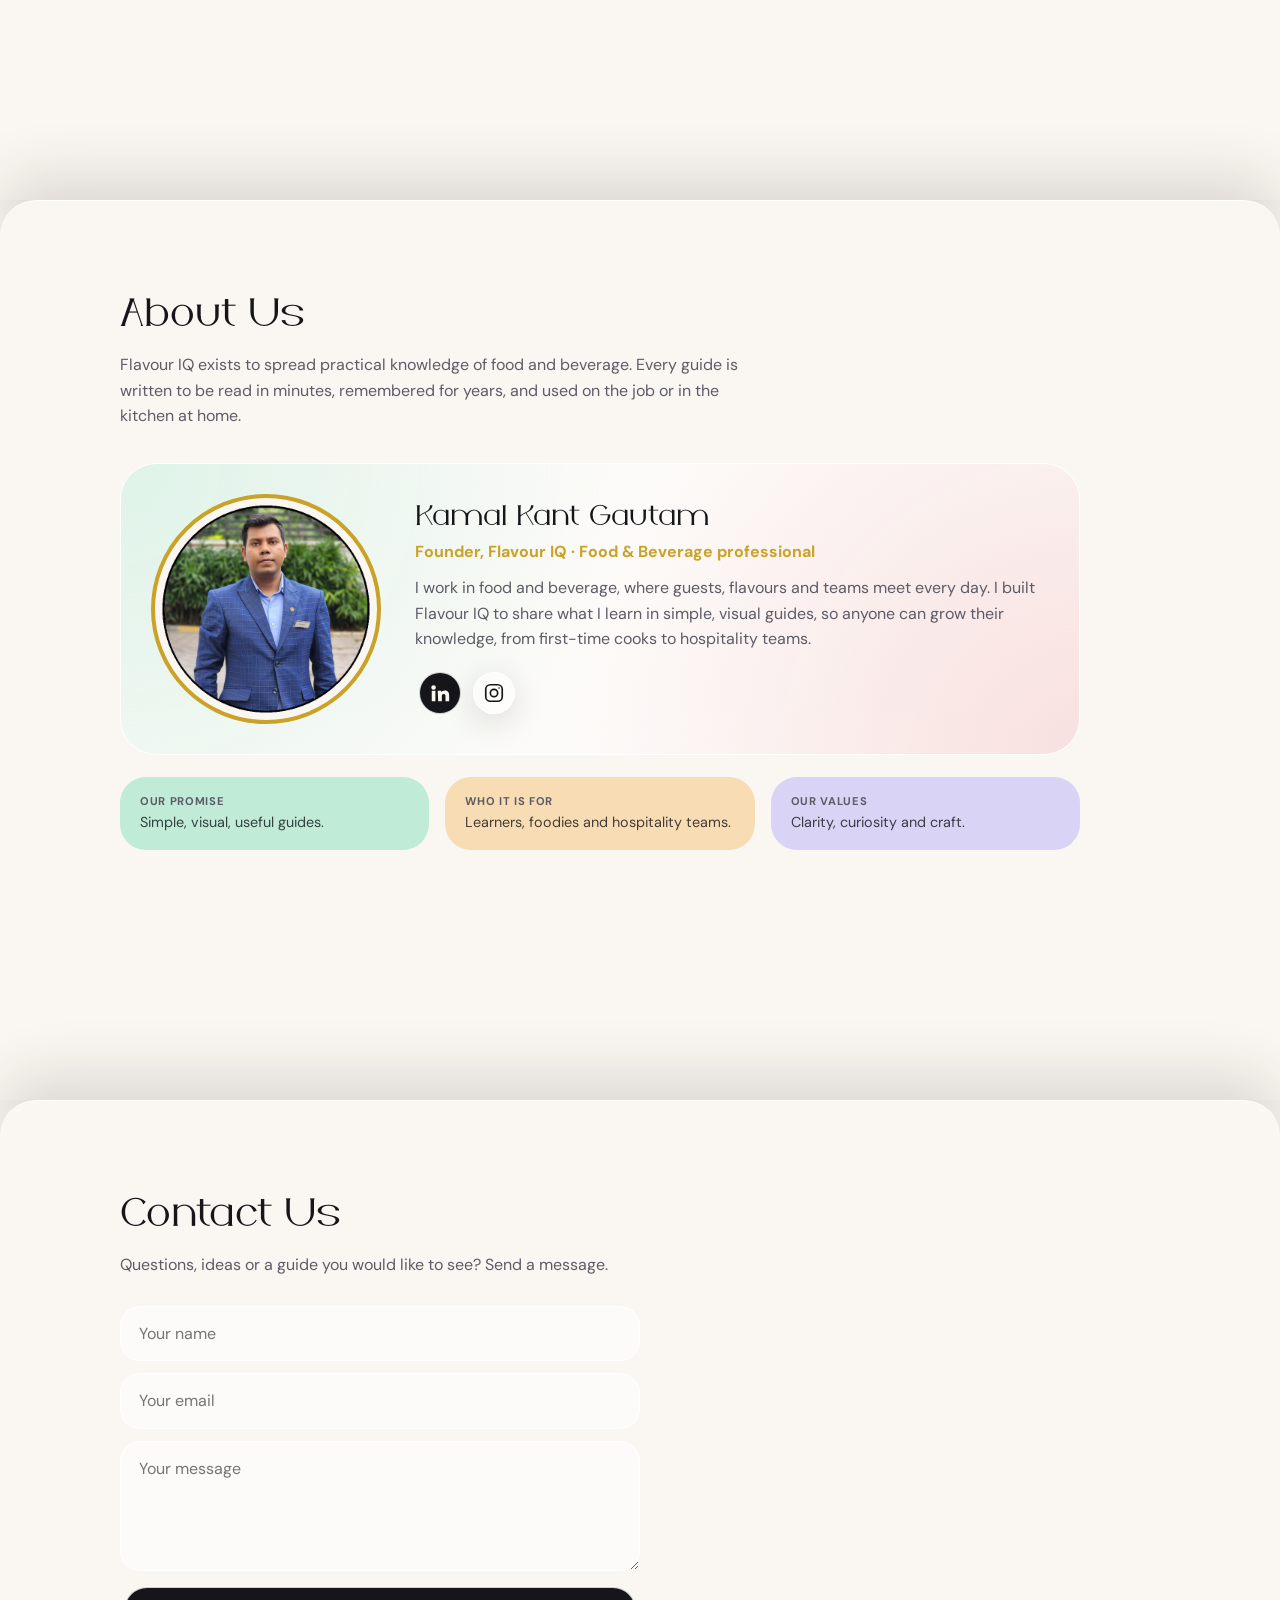
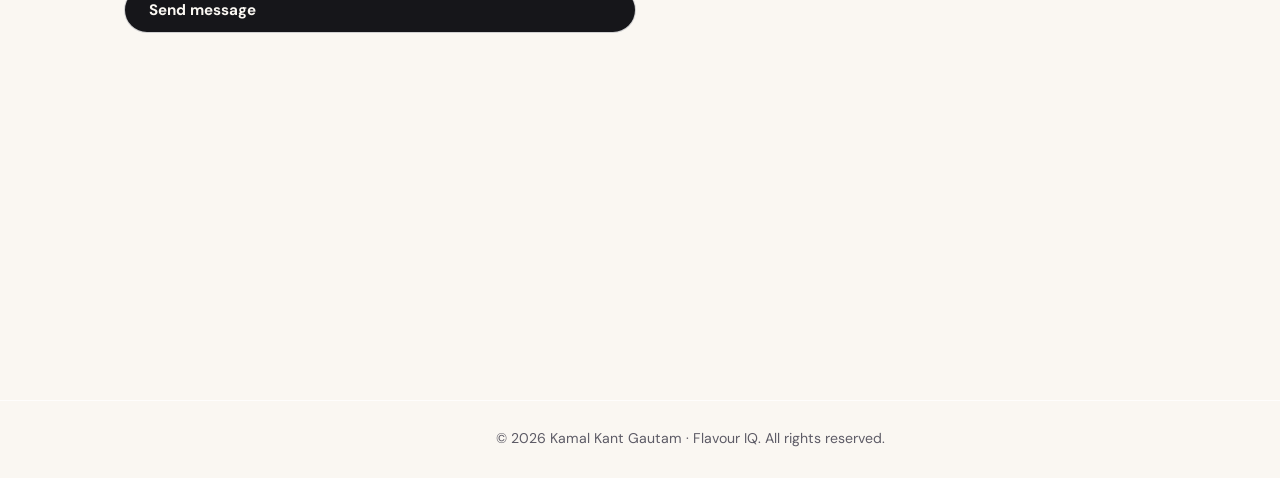
==== commit b450f64d: "Add files via upload" ====
--- a/index.html
+++ b/index.html
@@ -64,7 +64,7 @@
 .pop a{display:flex;align-items:center;gap:10px;padding:9px 12px;border-radius:16px;color:var(--ink);text-decoration:none;font-size:.95rem}
 .cur{padding:80px 18px 120px;border-radius:28px 28px 0 0}footer{padding:24px 16px 100px}
 #tg{top:max(14px,env(safe-area-inset-top));right:14px}#up{bottom:92px}.me{grid-template-columns:1fr;text-align:center;padding:24px}.me img{margin:auto;width:180px;height:180px}.me .btn{margin:4px}}
-</style></head><body>
+</style><link rel="stylesheet" href="assets/fiq-common.css"></head><body>
 <svg width="0" height="0" style="position:absolute"><defs>
 <symbol id="i-home" viewBox="0 0 24 24"><path d="M3 11l9-8 9 8v10a1 1 0 0 1-1 1h-5v-7H9v7H4a1 1 0 0 1-1-1z"/></symbol>
 <symbol id="i-food" viewBox="0 0 24 24"><path d="M7 3v8a2 2 0 0 0 2 2v8M5 3v6M9 3v6M17 21V3c-2.5 1.5-4 4-4 7 0 2 1.5 3 4 3"/></symbol>
@@ -131,8 +131,8 @@
 <script src="data/search-index.js"></script>
 <script>
 const $=i=>document.getElementById(i),A=(s,f)=>document.querySelectorAll(s).forEach(f);
-const GD=[["Pasta","guides/pasta.html","var(--rose)"],["Cheese","guides/cheese.html","var(--peach)"],["Pastry","guides/pastry.html","var(--lav)"],["Tea","guides/tea.html","var(--mint)"],["Coffee","guides/coffee.html","var(--rose)"],["Beverages","guides/beverage.html","var(--lav)"]];
-const G={food:["Food guides",[0,1,2]],bev:["Beverage guides",[3,4,5]]};
+const GD=[["Pasta","guides/pasta.html","var(--rose)"],["Cheese","guides/cheese.html","var(--peach)"],["Pastry","guides/pastry.html","var(--lav)"],["Tea","guides/tea.html","var(--mint)"],["Coffee","guides/coffee.html","var(--rose)"],["Beverages","guides/beverage.html","var(--lav)"],["Non-Alcoholic","guides/non-alcoholic.html","var(--mint)"]];
+const G={food:["Food guides",[0,1,2]],bev:["Beverage guides",[3,4,5,6]]};
 const F=["Coffee beans are really the seeds of a fruit called the coffee cherry.","White, green, oolong, black and pu-erh tea all come from the same plant, Camellia sinensis.","Espresso is a brewing method, not a type of bean.","The holes in Swiss cheese come from gas bubbles made by bacteria during ripening.","Parmigiano Reggiano is aged for at least 12 months.","Saffron threads are the hand-picked stigmas of a crocus flower.","Vanilla is often named the second most expensive spice, after saffron.","Traditional dried pasta is made from durum wheat semolina.","Cold brew coffee is steeped in cold water, usually for 12 hours or more.","Honey sealed in a jar barely spoils; edible honey has been found in ancient tombs.","Italy makes hundreds of pasta shapes, each paired with a sauce that suits it.","Laminated doughs like croissants get their flaky layers from folding butter into dough again and again."];
 $("fact").innerHTML="<b>Did you know?</b> "+F[Math.floor(Math.random()*F.length)];$("yr").textContent=new Date().getFullYear();
 const dd=$("dd"),sr=$("sr"),rail=$("rail");
@@ -188,4 +188,4 @@
  const o=sb.textContent;sb.textContent="Sending…";sb.disabled=true;
  try{const r=await fetch("https://api.web3forms.com/submit",{method:"POST",body:fd}),j=await r.json();if(r.ok){st.textContent="Thank you! Your message has been sent.";f.reset()}else st.textContent="Error: "+j.message}
  catch(x){st.textContent="Something went wrong. Please try again."}finally{sb.textContent=o;sb.disabled=false}});
-</script></body></html>
+</script><script src="assets/fiq-common.js" defer></script></body></html>
--- a/assets/fiq-common.css
+++ b/assets/fiq-common.css
@@ -0,0 +1,380 @@
+/* ==========================================================================
+   Compact Day & Night Toggle Switch (56px x 28px)
+   You can set --sw-w between 48px and 60px, and --sw-h between 24px and 32px.
+   ========================================================================== */
+:root {
+  --sw-w: 56px;
+  --sw-h: 28px;
+  --sw-bevel: 1.5px;
+  --knob-pad: 2.5px;
+  --track-w: calc(var(--sw-w) - (var(--sw-bevel) * 2));
+  --track-h: calc(var(--sw-h) - (var(--sw-bevel) * 2));
+  --knob-size: calc(var(--track-h) - (var(--knob-pad) * 2));
+  --knob-travel: calc(var(--track-w) - var(--knob-size) - (var(--knob-pad) * 2));
+  --knob-center-x: calc(var(--knob-pad) + (var(--knob-size) / 2));
+  --spring-easing: cubic-bezier(0.34, 1.52, 0.64, 1);
+  --smooth-easing: cubic-bezier(0.65, 0, 0.35, 1);
+  --anim-duration: 0.68s;
+}
+
+
+
+.day-night-switch {
+  position: relative;
+  width: var(--sw-w);
+  height: var(--sw-h);
+  border-radius: 9999px;
+  cursor: pointer;
+  display: inline-block;
+  padding: var(--sw-bevel);
+  -webkit-tap-highlight-color: transparent;
+  background: linear-gradient(180deg, #95a2b3 0%, #cdd7e4 48%, #ffffff 100%);
+  box-shadow:
+    0 1px 2px rgba(255, 255, 255, 0.92),
+    0 -1px 1.5px rgba(18, 33, 56, 0.2),
+    0 6px 14px -3px rgba(24, 42, 70, 0.18);
+}
+
+.day-night-switch input {
+  opacity: 0;
+  width: 0;
+  height: 0;
+  position: absolute;
+}
+
+.switch-track {
+  position: relative;
+  width: 100%;
+  height: 100%;
+  border-radius: 9999px;
+  overflow: hidden;
+  background: linear-gradient(180deg, #2d93ee 0%, #44a6fc 55%, #5ab2ff 100%);
+  transition: background var(--anim-duration) var(--smooth-easing);
+  isolation: isolate;
+}
+
+.day-night-switch input:checked + .switch-track {
+  background: linear-gradient(180deg, #151922 0%, #1e2431 60%, #252c3b 100%);
+}
+
+.track-inner-shadow {
+  position: absolute;
+  inset: 0;
+  border-radius: 9999px;
+  pointer-events: none;
+  z-index: 30;
+  box-shadow:
+    inset 0 2.5px 4px -0.5px rgba(8, 20, 40, 0.56),
+    inset 0 1px 2px 0 rgba(8, 20, 40, 0.42),
+    inset 0 -1px 2px 0 rgba(255, 255, 255, 0.42);
+  transition: box-shadow var(--anim-duration) var(--smooth-easing);
+}
+
+.day-night-switch input:checked + .switch-track .track-inner-shadow {
+  box-shadow:
+    inset 0 3px 5px 0 rgba(0, 0, 0, 0.84),
+    inset 0 1.5px 2.5px 0 rgba(0, 0, 0, 0.65),
+    inset 0 -1px 1.5px 0 rgba(255, 255, 255, 0.2);
+}
+
+/* Concentric Pulsing Halo Rings */
+.halo-group {
+  position: absolute;
+  top: 50%;
+  left: var(--knob-center-x);
+  width: 0;
+  height: 0;
+  z-index: 2;
+  pointer-events: none;
+  transition: transform var(--anim-duration) var(--spring-easing);
+}
+
+.day-night-switch input:checked + .switch-track .halo-group {
+  transform: translateX(var(--knob-travel));
+}
+
+@keyframes haloBreathe1 {
+  0%, 100% { transform: translate(-50%, -50%) scale(1); }
+  50% { transform: translate(-50%, -50%) scale(1.06); }
+}
+@keyframes haloBreathe2 {
+  0%, 100% { transform: translate(-50%, -50%) scale(1); }
+  50% { transform: translate(-50%, -50%) scale(1.085); }
+}
+@keyframes haloBreathe3 {
+  0%, 100% { transform: translate(-50%, -50%) scale(1); }
+  50% { transform: translate(-50%, -50%) scale(1.11); }
+}
+
+.halo-ring {
+  position: absolute;
+  border-radius: 50%;
+  transform: translate(-50%, -50%);
+  background-color: rgba(255, 255, 255, 0.13);
+  transition:
+    width 0.45s var(--smooth-easing),
+    height 0.45s var(--smooth-easing),
+    background-color var(--anim-duration) var(--smooth-easing);
+}
+
+.halo-ring-1 {
+  width: calc(var(--knob-size) * 1.78);
+  height: calc(var(--knob-size) * 1.78);
+  animation: haloBreathe1 3.4s ease-in-out infinite;
+}
+.halo-ring-2 {
+  width: calc(var(--knob-size) * 2.55);
+  height: calc(var(--knob-size) * 2.55);
+  animation: haloBreathe2 3.4s ease-in-out 0.35s infinite;
+}
+.halo-ring-3 {
+  width: calc(var(--knob-size) * 3.35);
+  height: calc(var(--knob-size) * 3.35);
+  animation: haloBreathe3 3.4s ease-in-out 0.7s infinite;
+}
+
+.day-night-switch:hover .halo-ring-1 {
+  width: calc(var(--knob-size) * 1.88);
+  height: calc(var(--knob-size) * 1.88);
+}
+.day-night-switch:hover .halo-ring-2 {
+  width: calc(var(--knob-size) * 2.68);
+  height: calc(var(--knob-size) * 2.68);
+}
+.day-night-switch:hover .halo-ring-3 {
+  width: calc(var(--knob-size) * 3.5);
+  height: calc(var(--knob-size) * 3.5);
+}
+
+.day-night-switch input:checked + .switch-track .halo-ring {
+  background-color: rgba(255, 255, 255, 0.085);
+}
+
+/* Floating & Parallax Day Clouds */
+@keyframes cloudFloatBack {
+  0%, 100% { transform: translate3d(0, 0, 0) scale(1); }
+  50% { transform: translate3d(-1.5px, -1px, 0) scale(1.02); }
+}
+@keyframes cloudFloatFront {
+  0%, 100% { transform: translate3d(0, 0, 0) scale(1); }
+  50% { transform: translate3d(1.2px, -1.2px, 0) scale(1.015); }
+}
+
+.clouds-container {
+  position: absolute;
+  inset: 0;
+  z-index: 6;
+  pointer-events: none;
+}
+
+.cloud-back-wrap,
+.cloud-front-wrap {
+  position: absolute;
+  inset: 0;
+  width: 100%;
+  height: 100%;
+}
+
+.cloud-back-wrap {
+  transition:
+    transform calc(var(--anim-duration) * 1.05) var(--spring-easing),
+    opacity calc(var(--anim-duration) * 0.75) var(--smooth-easing);
+}
+
+.cloud-front-wrap {
+  transition:
+    transform var(--anim-duration) var(--spring-easing),
+    opacity calc(var(--anim-duration) * 0.75) var(--smooth-easing);
+}
+
+.cloud-back-svg {
+  width: 100%;
+  height: 100%;
+  display: block;
+  animation: cloudFloatBack 4.2s ease-in-out infinite;
+}
+
+.cloud-front-svg {
+  width: 100%;
+  height: 100%;
+  display: block;
+  filter: drop-shadow(0 -1px 1.5px rgba(24, 92, 168, 0.12));
+  animation: cloudFloatFront 3.5s ease-in-out 0.4s infinite;
+}
+
+.day-night-switch input:checked + .switch-track .cloud-back-wrap {
+  opacity: 0;
+  transform: translate3d(-6px, 115%, 0) scale(0.92);
+}
+
+.day-night-switch input:checked + .switch-track .cloud-front-wrap {
+  opacity: 0;
+  transform: translate3d(5px, 100%, 0) scale(0.95);
+}
+
+/* Night Stars & Sparkles */
+.stars-container {
+  position: absolute;
+  inset: 0;
+  width: 100%;
+  height: 100%;
+  z-index: 5;
+  pointer-events: none;
+}
+
+.star-item {
+  opacity: 0;
+  transform: translateY(-16px) scale(0.2);
+  transform-box: fill-box;
+  transform-origin: center;
+  transition:
+    transform var(--anim-duration) var(--spring-easing),
+    opacity calc(var(--anim-duration) * 0.7) var(--smooth-easing);
+}
+
+.day-night-switch input:checked + .switch-track .star-item {
+  opacity: 1;
+  transform: translateY(0) scale(1);
+}
+.day-night-switch input:checked + .switch-track .star-delay-1 { transition-delay: 0.04s; }
+.day-night-switch input:checked + .switch-track .star-delay-2 { transition-delay: 0.10s; }
+.day-night-switch input:checked + .switch-track .star-delay-3 { transition-delay: 0.16s; }
+.day-night-switch input:checked + .switch-track .star-delay-4 { transition-delay: 0.22s; }
+.day-night-switch input:checked + .switch-track .star-delay-5 { transition-delay: 0.28s; }
+
+@keyframes sparkleTwinkle {
+  0%, 100% { transform: scale(1) rotate(0deg); opacity: 1; }
+  50% { transform: scale(0.72) rotate(15deg); opacity: 0.72; }
+}
+@keyframes dotTwinkle {
+  0%, 100% { transform: scale(1); opacity: 1; }
+  50% { transform: scale(0.65); opacity: 0.55; }
+}
+
+.sparkle-anim-1 { transform-box: fill-box; transform-origin: center; animation: sparkleTwinkle 2.8s ease-in-out infinite; }
+.sparkle-anim-2 { transform-box: fill-box; transform-origin: center; animation: sparkleTwinkle 3.4s ease-in-out 0.9s infinite; }
+.sparkle-anim-3 { transform-box: fill-box; transform-origin: center; animation: sparkleTwinkle 3.1s ease-in-out 1.6s infinite; }
+.dot-anim-1     { transform-box: fill-box; transform-origin: center; animation: dotTwinkle 2.5s ease-in-out 0.3s infinite; }
+.dot-anim-2     { transform-box: fill-box; transform-origin: center; animation: dotTwinkle 3.2s ease-in-out 1.2s infinite; }
+
+/* 3D Sun / Moon Knob */
+.knob-wrapper {
+  position: absolute;
+  top: var(--knob-pad);
+  left: var(--knob-pad);
+  width: var(--knob-size);
+  height: var(--knob-size);
+  border-radius: 50%;
+  z-index: 18;
+  transition:
+    transform var(--anim-duration) var(--spring-easing),
+    filter var(--anim-duration) var(--smooth-easing);
+  filter:
+    drop-shadow(0 2px 2.5px rgba(14, 30, 56, 0.38))
+    drop-shadow(1px 1px 1.5px rgba(14, 30, 56, 0.24));
+}
+
+.day-night-switch input:checked + .switch-track .knob-wrapper {
+  transform: translateX(var(--knob-travel));
+  filter:
+    drop-shadow(0 2px 3px rgba(0, 0, 0, 0.65))
+    drop-shadow(-1px 1px 2px rgba(0, 0, 0, 0.4));
+}
+
+.day-night-switch:hover .knob-wrapper {
+  transform: translateX(1.2px) scale(1.04);
+}
+.day-night-switch:hover input:checked + .switch-track .knob-wrapper {
+  transform: translateX(calc(var(--knob-travel) - 1.2px)) scale(1.04);
+}
+.day-night-switch:active .knob-wrapper {
+  transform: translateX(2px) scaleX(1.12) scaleY(0.92);
+}
+.day-night-switch:active input:checked + .switch-track .knob-wrapper {
+  transform: translateX(calc(var(--knob-travel) - 2px)) scaleX(1.12) scaleY(0.92);
+}
+
+.knob-rotor {
+  position: relative;
+  width: 100%;
+  height: 100%;
+  border-radius: 50%;
+  transition: transform var(--anim-duration) var(--spring-easing);
+}
+
+.day-night-switch input:checked + .switch-track .knob-rotor {
+  transform: rotate(180deg);
+}
+
+.sun-face {
+  position: absolute;
+  inset: 0;
+  border-radius: 50%;
+  background: linear-gradient(150deg, #ffe242 0%, #ffcf21 62%, #f4b406 100%);
+  box-shadow:
+    inset 0 1.2px 1.2px 0 rgba(255, 250, 185, 0.92),
+    inset 0 -1.6px 0 0 #e69600,
+    inset 0 -2.2px 1.8px 0 rgba(214, 128, 0, 0.65);
+  transition:
+    opacity calc(var(--anim-duration) * 0.65) var(--smooth-easing),
+    transform var(--anim-duration) var(--spring-easing);
+}
+
+.moon-face {
+  position: absolute;
+  inset: 0;
+  border-radius: 50%;
+  transform: rotate(-180deg) scale(0.86);
+  background: linear-gradient(145deg, #e5eaf2 0%, #d3dae5 62%, #bfc8d6 100%);
+  box-shadow:
+    inset -0.8px 1px 1.2px 0 rgba(255, 255, 255, 0.96),
+    inset 0.8px -1.5px 1.8px 0 rgba(118, 130, 148, 0.68),
+    inset 0 0 0 0.5px rgba(255, 255, 255, 0.6);
+  opacity: 0;
+  transition:
+    opacity calc(var(--anim-duration) * 0.65) var(--smooth-easing),
+    transform var(--anim-duration) var(--spring-easing);
+}
+
+.day-night-switch input:checked + .switch-track .sun-face {
+  opacity: 0;
+  transform: scale(0.84);
+}
+
+.day-night-switch input:checked + .switch-track .moon-face {
+  opacity: 1;
+  transform: rotate(-180deg) scale(1);
+}
+
+.moon-crater {
+  position: absolute;
+  border-radius: 50%;
+  background: linear-gradient(145deg, #96a0b2 0%, #adb6c5 55%, #bcc4d2 100%);
+  box-shadow:
+    inset 0.8px 1px 1.4px rgba(68, 77, 92, 0.65),
+    inset -0.4px -0.6px 0.8px rgba(245, 248, 255, 0.78),
+    0 0.4px 0.5px rgba(255, 255, 255, 0.85);
+  transform: scale(0.3);
+  opacity: 0;
+  transition:
+    transform 0.45s var(--spring-easing),
+    opacity 0.35s var(--smooth-easing);
+}
+
+.crater-large  { width: 31%; height: 31%; top: 33%; left: 13%; transition-delay: 0.08s; }
+.crater-small  { width: 16.5%; height: 16.5%; top: 13.5%; left: 44.5%; transition-delay: 0.14s; }
+.crater-medium { width: 23%; height: 23%; top: 58%; left: 58%; transition-delay: 0.2s; }
+
+.day-night-switch input:checked + .switch-track .moon-crater {
+  transform: scale(1);
+  opacity: 1;
+}
+
+.day-night-switch,.day-night-switch *,.day-night-switch *::before,.day-night-switch *::after{box-sizing:border-box}
+.dn-wrap{display:inline-block;width:56px;height:28px;flex:none;line-height:0;vertical-align:middle;position:relative}
+.dn-wrap .day-night-switch{margin:0}
+.fiq-home{display:inline-flex;align-items:center;flex:none;margin-right:10px;text-decoration:none}
+.fiq-home img{width:34px;height:34px;display:block}
+nav.fn{display:flex;align-items:center;gap:8px;overflow:visible}
+nav.fn .nl{display:flex;flex:1;min-width:0;overflow-x:auto;scrollbar-width:none}nav.fn .nl::-webkit-scrollbar{display:none}
+nav.fn .dn-wrap{margin-left:4px}
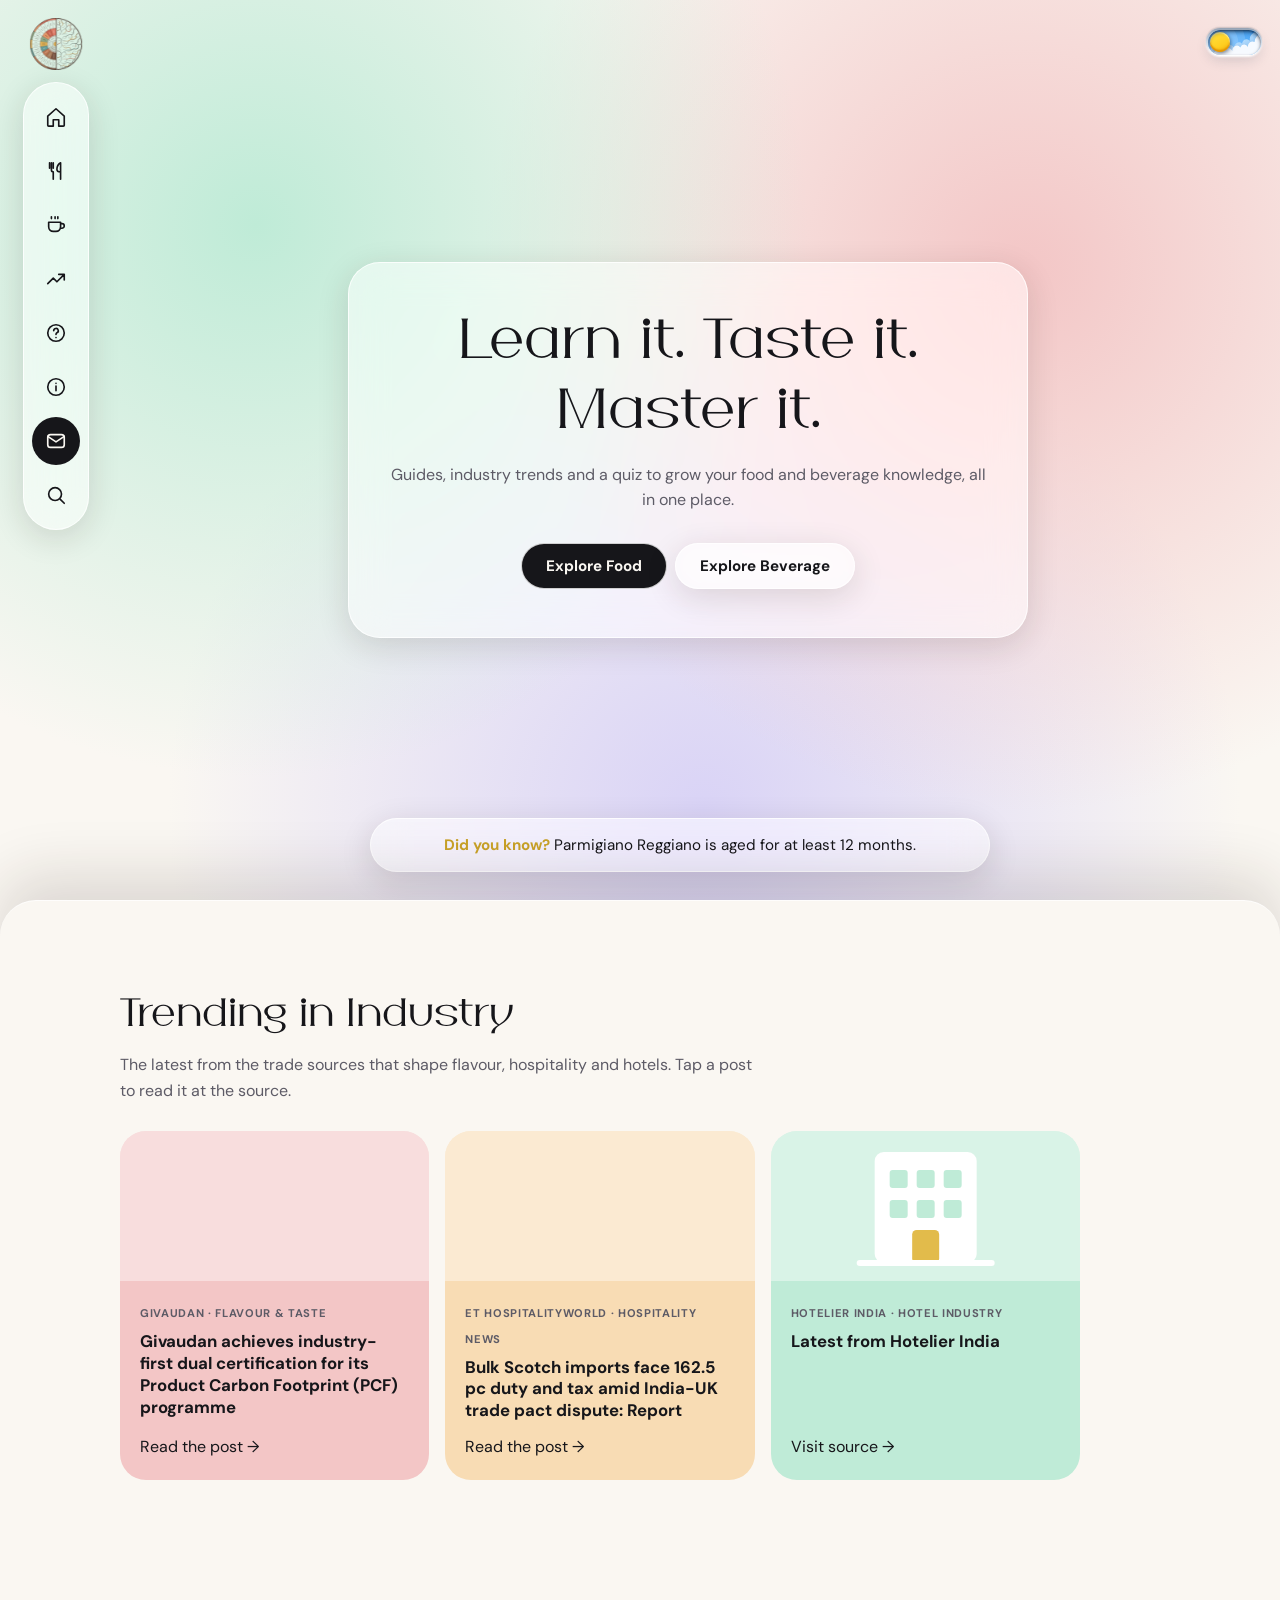
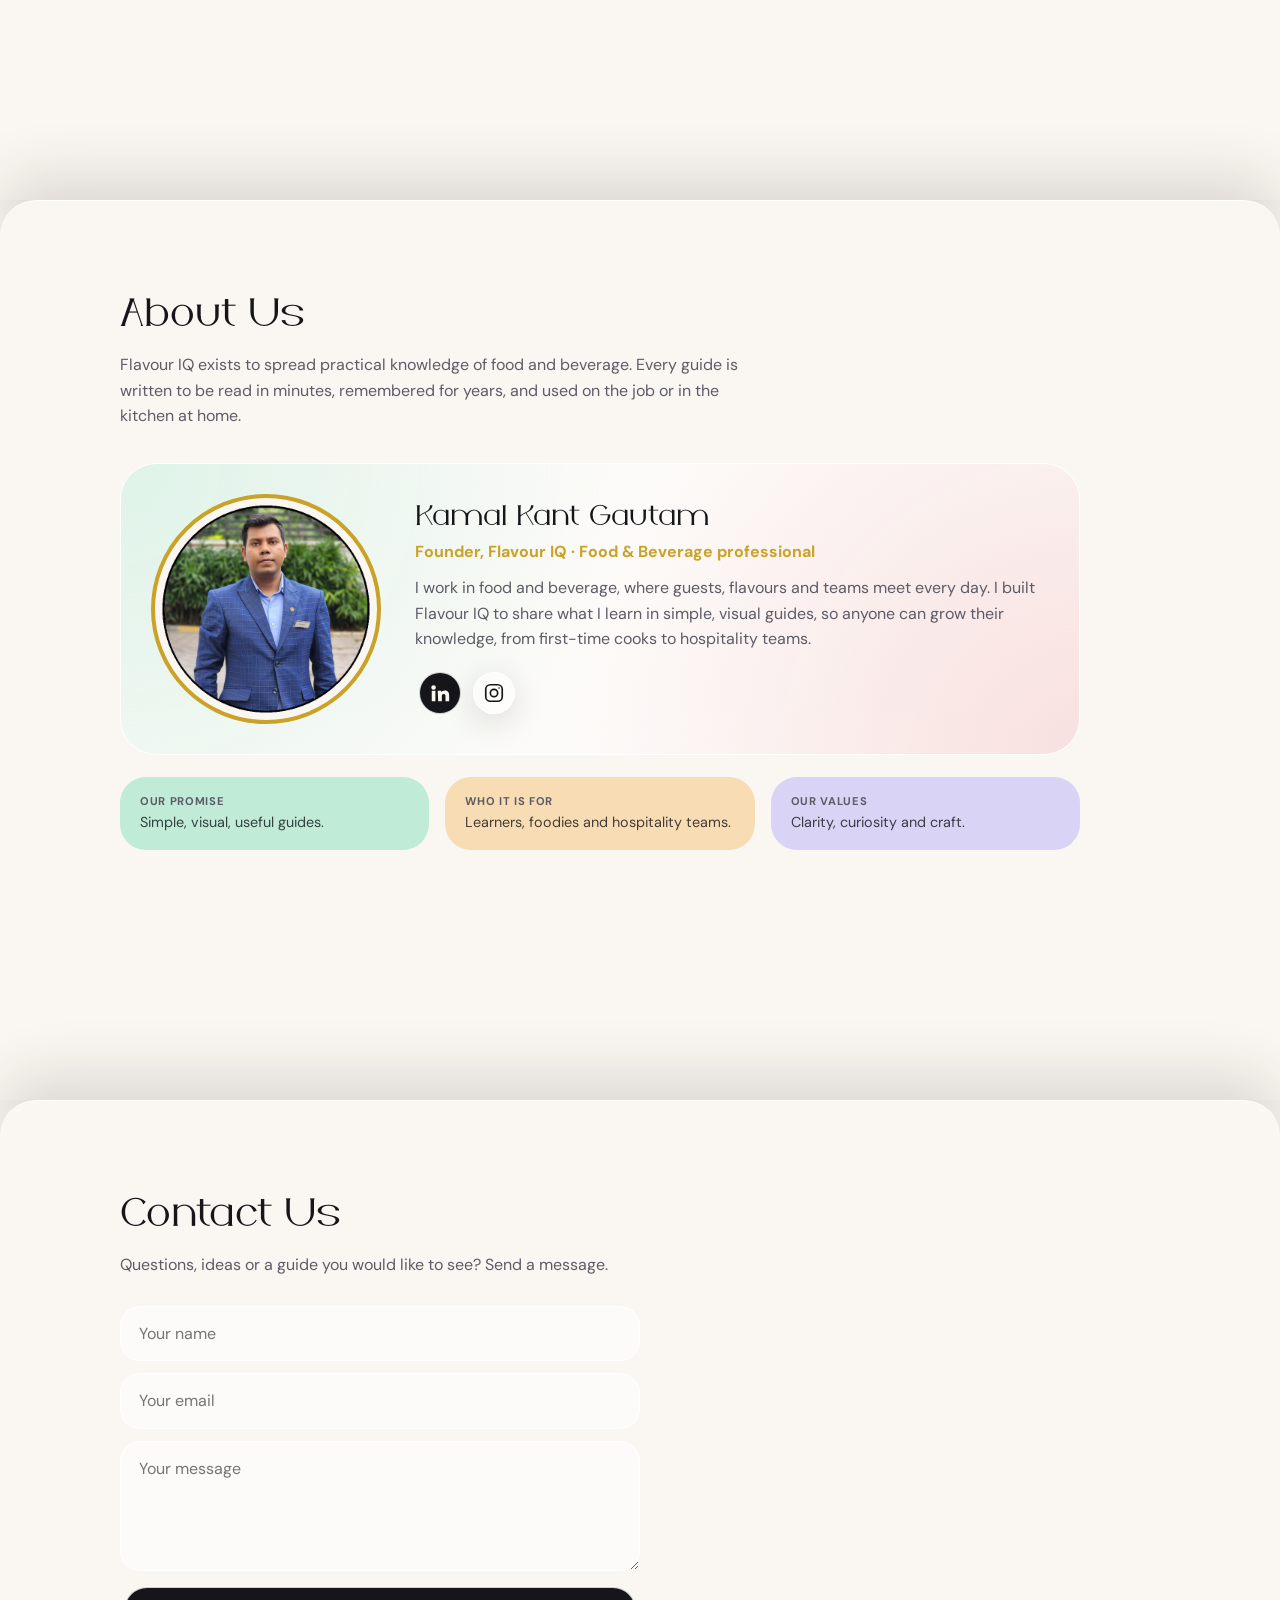
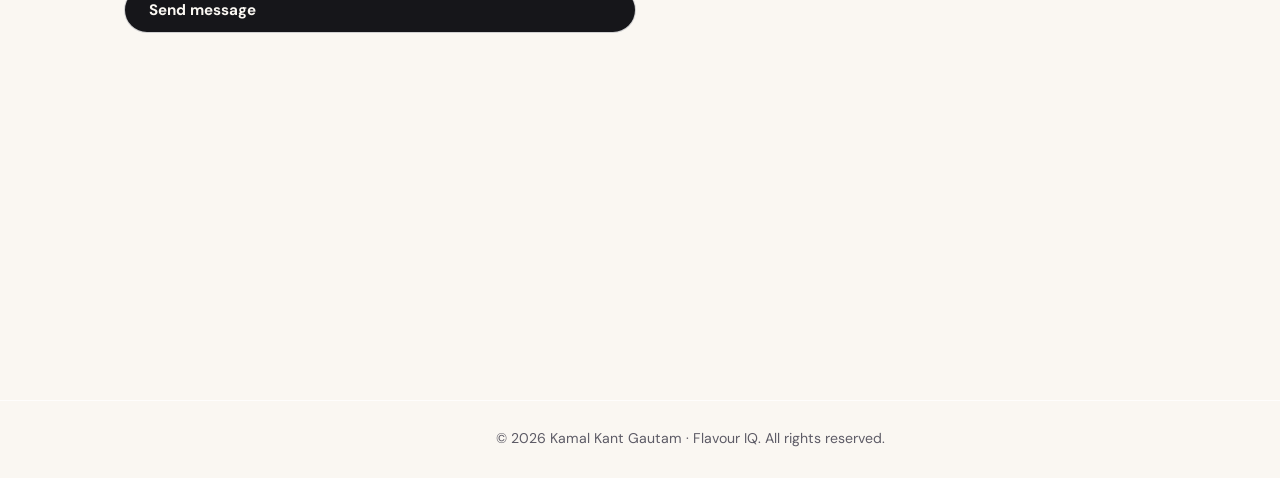
==== commit f8ec7ad2: "Add files via upload" ====
--- a/index.html
+++ b/index.html
@@ -64,7 +64,7 @@
 .pop a{display:flex;align-items:center;gap:10px;padding:9px 12px;border-radius:16px;color:var(--ink);text-decoration:none;font-size:.95rem}
 .cur{padding:80px 18px 120px;border-radius:28px 28px 0 0}footer{padding:24px 16px 100px}
 #tg{top:max(14px,env(safe-area-inset-top));right:14px}#up{bottom:92px}.me{grid-template-columns:1fr;text-align:center;padding:24px}.me img{margin:auto;width:180px;height:180px}.me .btn{margin:4px}}
-</style><link rel="stylesheet" href="assets/fiq-common.css"></head><body>
+</style><link rel="stylesheet" href="assets/fiq-common.css"><link rel="stylesheet" href="assets/fiq-popup.css"></head><body>
 <svg width="0" height="0" style="position:absolute"><defs>
 <symbol id="i-home" viewBox="0 0 24 24"><path d="M3 11l9-8 9 8v10a1 1 0 0 1-1 1h-5v-7H9v7H4a1 1 0 0 1-1-1z"/></symbol>
 <symbol id="i-food" viewBox="0 0 24 24"><path d="M7 3v8a2 2 0 0 0 2 2v8M5 3v6M9 3v6M17 21V3c-2.5 1.5-4 4-4 7 0 2 1.5 3 4 3"/></symbol>
@@ -131,8 +131,8 @@
 <script src="data/search-index.js"></script>
 <script>
 const $=i=>document.getElementById(i),A=(s,f)=>document.querySelectorAll(s).forEach(f);
-const GD=[["Pasta","guides/pasta.html","var(--rose)"],["Cheese","guides/cheese.html","var(--peach)"],["Pastry","guides/pastry.html","var(--lav)"],["Tea","guides/tea.html","var(--mint)"],["Coffee","guides/coffee.html","var(--rose)"],["Beverages","guides/beverage.html","var(--lav)"],["Non-Alcoholic","guides/non-alcoholic.html","var(--mint)"]];
-const G={food:["Food guides",[0,1,2]],bev:["Beverage guides",[3,4,5,6]]};
+const GD=[["Pasta","guides/pasta.html","var(--rose)"],["Cheese","guides/cheese.html","var(--peach)"],["Pastry","guides/pastry.html","var(--lav)"],["Tea","guides/tea.html","var(--mint)"],["Coffee","guides/coffee.html","var(--rose)"],["Beverages","guides/beverage.html","var(--lav)"],["Non-Alcoholic","guides/non-alcoholic.html","var(--mint)"],["Water","guides/water.html","var(--mint)"]];
+const G={food:["Food guides",[0,1,2]],bev:["Beverage guides",[3,4,5,6,7]]};
 const F=["Coffee beans are really the seeds of a fruit called the coffee cherry.","White, green, oolong, black and pu-erh tea all come from the same plant, Camellia sinensis.","Espresso is a brewing method, not a type of bean.","The holes in Swiss cheese come from gas bubbles made by bacteria during ripening.","Parmigiano Reggiano is aged for at least 12 months.","Saffron threads are the hand-picked stigmas of a crocus flower.","Vanilla is often named the second most expensive spice, after saffron.","Traditional dried pasta is made from durum wheat semolina.","Cold brew coffee is steeped in cold water, usually for 12 hours or more.","Honey sealed in a jar barely spoils; edible honey has been found in ancient tombs.","Italy makes hundreds of pasta shapes, each paired with a sauce that suits it.","Laminated doughs like croissants get their flaky layers from folding butter into dough again and again."];
 $("fact").innerHTML="<b>Did you know?</b> "+F[Math.floor(Math.random()*F.length)];$("yr").textContent=new Date().getFullYear();
 const dd=$("dd"),sr=$("sr"),rail=$("rail");
@@ -188,4 +188,4 @@
  const o=sb.textContent;sb.textContent="Sending…";sb.disabled=true;
  try{const r=await fetch("https://api.web3forms.com/submit",{method:"POST",body:fd}),j=await r.json();if(r.ok){st.textContent="Thank you! Your message has been sent.";f.reset()}else st.textContent="Error: "+j.message}
  catch(x){st.textContent="Something went wrong. Please try again."}finally{sb.textContent=o;sb.disabled=false}});
-</script><script src="assets/fiq-common.js" defer></script></body></html>
+</script><script src="assets/fiq-common.js" defer></script><script src="data/latest.js"></script><script src="assets/fiq-popup.js" defer></script></body></html>
--- a/assets/fiq-popup.css
+++ b/assets/fiq-popup.css
@@ -0,0 +1,17 @@
+.fiq-pop{position:fixed;z-index:200;left:50%;bottom:calc(112px + env(safe-area-inset-bottom,0px));width:min(92vw,400px);padding:16px 18px 20px;border-radius:24px;overflow:hidden;color:var(--ink,#16161a);
+background:linear-gradient(135deg,rgba(255,255,255,.62),rgba(255,255,255,.22));border:1px solid var(--edge,rgba(255,255,255,.8));
+backdrop-filter:blur(22px) saturate(1.6);-webkit-backdrop-filter:blur(22px) saturate(1.6);box-shadow:0 20px 50px var(--shadow,rgba(0,0,0,.2)),inset 0 1px 0 rgba(255,255,255,.6);
+opacity:0;transform:translate(-50%,36px) scale(.95);transition:opacity .5s ease,transform .6s cubic-bezier(.2,.9,.3,1.15);font-family:"DM Sans",system-ui,sans-serif}
+:root[data-theme=dark] .fiq-pop{background:linear-gradient(135deg,rgba(255,255,255,.16),rgba(255,255,255,.05))}
+.fiq-pop::before{content:"";position:absolute;inset:-40%;z-index:-1;background:radial-gradient(circle at 12% 18%,var(--mint,#bfebd7),transparent 42%),radial-gradient(circle at 92% 88%,var(--lav,#d9d3f6),transparent 46%);opacity:.75}
+.fiq-pop.in{opacity:1;transform:translate(-50%,0) scale(1)}.fiq-pop.out{opacity:0;transform:translate(-50%,24px) scale(.96)}
+@media(min-width:700px){.fiq-pop{left:auto;right:24px;transform:translate(0,36px) scale(.95)}.fiq-pop.in{transform:none}.fiq-pop.out{transform:translate(0,24px) scale(.96)}}
+.fiq-pop .row{display:flex;gap:14px;align-items:center}.fiq-pop .ico{flex:none;width:54px;height:54px;border-radius:50%;display:grid;place-items:center;background:rgba(255,255,255,.55);border:1px solid var(--edge,#fff);box-shadow:0 6px 16px var(--shadow,rgba(0,0,0,.15))}
+.fiq-pop .tg{font:700 .68rem "DM Sans",sans-serif;letter-spacing:.2em;text-transform:uppercase;color:var(--gold,#c9a227)}
+.fiq-pop h3{font:600 1.3rem Bosch,Georgia,serif;margin:2px 0 3px;line-height:1.15}.fiq-pop p{margin:0 0 10px;font-size:.88rem;color:var(--mut,#5d5b66);line-height:1.4}
+.fiq-pop .go{display:inline-flex;align-items:center;gap:6px;padding:9px 18px;border-radius:999px;background:var(--ink,#16161a);color:var(--bg,#fff);font:700 .85rem "DM Sans",sans-serif;text-decoration:none}
+.fiq-pop .x{position:absolute;top:10px;right:10px;width:28px;height:28px;border-radius:50%;border:1px solid var(--edge,#fff);background:rgba(255,255,255,.45);color:inherit;font-size:1rem;line-height:1;cursor:pointer}
+.fiq-pop .pb{position:absolute;left:0;bottom:0;height:3px;width:100%;background:var(--gold,#c9a227);transform-origin:left;animation:fiqpb 5s linear forwards}.fiq-pop.hold .pb{animation-play-state:paused}
+@keyframes fiqpb{to{transform:scaleX(0)}}
+.fiq-replay{position:fixed;left:14px;bottom:14px;z-index:150;border:1px solid var(--edge,#fff);background:var(--glass,rgba(255,255,255,.6));backdrop-filter:blur(10px);border-radius:999px;padding:8px 14px;font:600 .8rem "DM Sans",sans-serif;cursor:pointer;color:var(--ink,#16161a)}
+@media(prefers-reduced-motion:reduce){.fiq-pop{transition:opacity .2s}.fiq-pop .pb{animation-duration:5s}}
